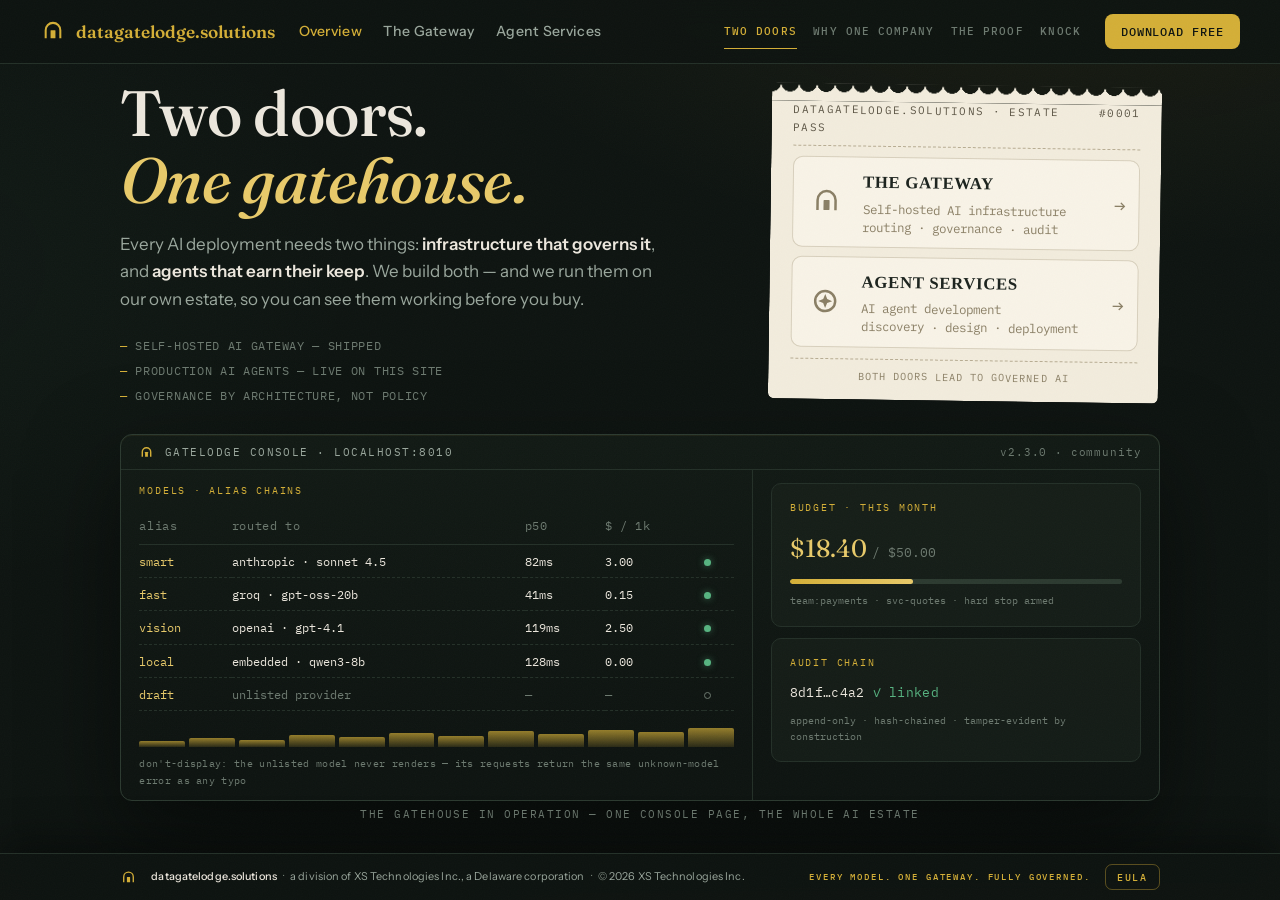
==== sites/datagatelodge/index.html @ 84bda676 "site: individual-page architecture — nav page lists, one screen per page, console on overview" ====
<!DOCTYPE html>
<html lang="en">
<head>
<meta charset="utf-8">
<meta name="viewport" content="width=device-width, initial-scale=1">
<meta name="description" content="DataGateLodge — AI infrastructure and agent development. One company, two capabilities: the gateway that governs your AI, and the team that builds agents on it.">
<meta name="theme-color" content="#0e1411">
<meta property="og:type" content="website">
<meta property="og:site_name" content="DataGateLodge">
<meta property="og:title" content="DataGateLodge — Governed AI infrastructure and agent development">
<meta property="og:description" content="The gateway that governs your AI, and the team that builds agents on it.">
<meta property="og:url" content="https://datagatelodge.com/">
<meta property="og:image" content="https://datagatelodge.com/og-image.png">
<meta name="twitter:card" content="summary_large_image">
<meta name="twitter:title" content="DataGateLodge — Governed AI infrastructure and agent development">
<meta name="twitter:description" content="The gateway that governs your AI, and the team that builds agents on it.">
<meta name="twitter:image" content="https://datagatelodge.com/og-image.png">
<title>DataGateLodge — Governed AI, from the gate up</title>
<link rel="icon" href='data:image/svg+xml,<svg xmlns="http://www.w3.org/2000/svg" viewBox="0 0 64 64"><rect width="64" height="64" rx="14" fill="%230e1411"/><path d="M14 50 V30 A18 18 0 0 1 50 30 V50" fill="none" stroke="%23d4af37" stroke-width="4"/><rect x="26" y="30" width="12" height="20" rx="1" fill="%23d4af37"/></svg>'>
<link rel="preconnect" href="https://fonts.googleapis.com">
<link rel="preconnect" href="https://fonts.gstatic.com" crossorigin>
<link href="https://fonts.googleapis.com/css2?family=Fraunces:opsz,wght@9..144,400;9..144,500;9..144,600&family=Instrument+Sans:wght@400;500;600&family=IBM+Plex+Mono:wght@400;500&display=swap" rel="stylesheet">
<link rel="stylesheet" href="styles.css?v=20261014b">
<script src="https://challenges.cloudflare.com/turnstile/v0/api.js" async defer></script>
</head>
<body>

<nav class="nav" id="top">
  <a class="brand" href="/" aria-label="datagatelodge.solutions — home">
    <svg class="brand-mark" viewBox="0 0 64 64" aria-hidden="true"><path d="M14 50 V30 A18 18 0 0 1 50 30 V50" fill="none" stroke="currentColor" stroke-width="5"/><rect x="26" y="30" width="12" height="20" rx="1" fill="currentColor"/></svg>
    <span>datagatelodge.solutions</span>
  </a>
  <div class="nav-sections">
    <a href="/" aria-current="page">Overview</a>
    <a href="/gatelodge.html">The Gateway</a>
    <a href="/services.html">Agent Services</a>
  </div>
  <div class="nav-pages" role="tablist" aria-label="Overview — pages">
    <a href="#two-doors" role="tab" id="tab-two-doors" aria-controls="two-doors" aria-selected="true">Two Doors</a>
    <a href="#why" role="tab" id="tab-why" aria-controls="why" aria-selected="false">Why One Company</a>
    <a href="#proof" role="tab" id="tab-proof" aria-controls="proof" aria-selected="false">The Proof</a>
    <a href="#contact" role="tab" id="tab-contact" aria-controls="contact" aria-selected="false">Knock</a>
  </div>
  <a class="nav-cta" href="/gatelodge.html#download">Download free</a>
</nav>

<main>

<noscript><style>.tab-panel[hidden]{display:block}</style></noscript>

<!-- ── Page 1 — Two Doors, One Gatehouse ─────────────────────────────── -->
<section class="tab-panel" id="two-doors" role="tabpanel" aria-labelledby="tab-two-doors">
  <header class="hero hero-estate">
    <div class="arch" aria-hidden="true"></div>
    <div class="hero-inner hero-inner-estate">
      <div class="hero-copy">
        <h1>Two doors.<br><em>One gatehouse.</em></h1>
        <p class="lede">Every AI deployment needs two things: <strong>infrastructure that governs it</strong>, and
          <strong>agents that earn their keep</strong>. We build both — and we run them
          on our own estate, so you can see them working before you buy.</p>
        <ul class="hero-facts mono">
          <li>Self-hosted AI gateway — shipped</li>
          <li>Production AI agents — live on this site</li>
          <li>Governance by architecture, not policy</li>
        </ul>
      </div>
      <aside class="estate-ticket" aria-label="DataGateLodge overview">
        <div class="ticket-head">
          <span class="mono">DATAGATELODGE.SOLUTIONS · ESTATE PASS</span>
          <span class="mono">#0001</span>
        </div>
        <div class="estate-rows mono">
          <a href="/gatelodge.html" class="estate-row">
            <div class="estate-icon">
              <svg viewBox="0 0 64 64" aria-hidden="true"><path d="M14 50 V30 A18 18 0 0 1 50 30 V50" fill="none" stroke="currentColor" stroke-width="5"/><rect x="26" y="30" width="12" height="20" rx="1" fill="currentColor"/></svg>
            </div>
            <div>
              <div class="estate-name">THE GATEWAY</div>
              <div class="estate-desc">Self-hosted AI infrastructure<br>routing · governance · audit</div>
            </div>
            <div class="estate-arrow">→</div>
          </a>
          <a href="/services.html" class="estate-row">
            <div class="estate-icon">
              <svg viewBox="0 0 64 64" aria-hidden="true"><circle cx="32" cy="32" r="20" fill="none" stroke="currentColor" stroke-width="5"/><path d="M32 18 L36 28 L46 32 L36 36 L32 46 L28 36 L18 32 L28 28 Z" fill="currentColor"/></svg>
            </div>
            <div>
              <div class="estate-name">AGENT SERVICES</div>
              <div class="estate-desc">AI agent development<br>discovery · design · deployment</div>
            </div>
            <div class="estate-arrow">→</div>
          </a>
        </div>
        <p class="ticket-foot mono">both doors lead to governed AI</p>
      </aside>
    </div>
  </header>

  <!-- the gateway in operation — the product, live on this page -->
  <section class="console-band compact" aria-label="The Gatelodge console">
    <div class="console reveal">
      <div class="console-bar">
        <svg class="console-mark" viewBox="0 0 64 64" aria-hidden="true"><path d="M14 50 V30 A18 18 0 0 1 50 30 V50" fill="none" stroke="currentColor" stroke-width="6"/><rect x="26" y="30" width="12" height="20" rx="1" fill="currentColor"/></svg>
        <span class="mono">gatelodge console · localhost:8010</span>
        <span class="mono console-meta">v2.3.0 · community</span>
      </div>
      <div class="console-body">
        <div class="console-main">
          <p class="console-label mono">models · alias chains</p>
          <table class="console-table mono">
            <thead><tr><th>alias</th><th>routed to</th><th>p50</th><th>$ / 1k</th><th></th></tr></thead>
            <tbody>
              <tr><td>smart</td><td>anthropic · sonnet 4.5</td><td>82ms</td><td>3.00</td><td><span class="dot ok"></span></td></tr>
              <tr><td>fast</td><td>groq · gpt-oss-20b</td><td>41ms</td><td>0.15</td><td><span class="dot ok"></span></td></tr>
              <tr><td>vision</td><td>openai · gpt-4.1</td><td>119ms</td><td>2.50</td><td><span class="dot ok"></span></td></tr>
              <tr><td>local</td><td>embedded · qwen3-8b</td><td>128ms</td><td>0.00</td><td><span class="dot ok"></span></td></tr>
              <tr><td class="muted-alias">draft</td><td class="muted-alias">unlisted provider</td><td class="muted-alias">—</td><td class="muted-alias">—</td><td><span class="dot no"></span></td></tr>
            </tbody>
          </table>
          <div class="console-spark" aria-hidden="true">
            <i style="--h:22%"></i><i style="--h:34%"></i><i style="--h:28%"></i><i style="--h:47%"></i>
            <i style="--h:38%"></i><i style="--h:56%"></i><i style="--h:44%"></i><i style="--h:63%"></i>
            <i style="--h:52%"></i><i style="--h:71%"></i><i style="--h:60%"></i><i style="--h:78%"></i>
          </div>
          <p class="console-foot mono">don't-display: the unlisted model never renders — its requests return the
            same unknown-model error as any typo</p>
        </div>
        <aside class="console-side">
          <div class="console-card">
            <p class="console-label mono">budget · this month</p>
            <p class="console-num">$18.40 <span>/ $50.00</span></p>
            <div class="console-meter"><i style="--w:37%"></i></div>
            <p class="console-tiny mono">team:payments · svc-quotes · hard stop armed</p>
          </div>
          <div class="console-card">
            <p class="console-label mono">audit chain</p>
            <p class="console-hash mono">8d1f…c4a2 <span class="ok">✓ linked</span></p>
            <p class="console-tiny mono">append-only · hash-chained · tamper-evident by construction</p>
          </div>
        </aside>
      </div>
    </div>
    <p class="console-caption mono">The gatehouse in operation — one console page, the whole AI estate</p>
  </section>
</section>

<!-- ── Page 2 — Why one company ────────────────────────────────────────── -->
<section class="section tab-panel" id="why" role="tabpanel" aria-labelledby="tab-why" hidden>
  <p class="section-label mono">◆ Why one company</p>
  <h2>Infrastructure without agents is a gate<br><em>that nobody walks through.</em></h2>
  <p class="section-lede">Agents without governance are a door
    that opens for anyone. You need both — and they need to be built
    by people who understand the whole estate.</p>

  <div class="grid2">
    <article class="pillar reveal">
      <p class="pillar-tag mono">The Gateway — Gatelodge</p>
      <h3>The product</h3>
      <p>A single self-hosted binary that sits in front of every LLM your
        teams use. One OpenAI-compatible endpoint, with keys, budgets,
        and a tamper-evident audit trail your security team already demands.
        Cloud or on-prem, behind your perimeter.</p>
      <p class="mono note" style="margin-top:.8rem"><a href="/gatelodge.html">enter the gateway →</a></p>
    </article>
    <article class="pillar reveal">
      <p class="pillar-tag mono">Agent Services</p>
      <h3>The practice</h3>
      <p>We build custom AI agents on that same infrastructure — because
        we use it ourselves. The helpdesk agent answering questions on this
        site right now is our proof: built on our product, running through
        our gateway, with live budgets and a full audit chain.</p>
      <p class="mono note" style="margin-top:.8rem"><a href="/services.html">see how we work →</a></p>
    </article>
  </div>
</section>

<!-- ── Page 3 — The proof ──────────────────────────────────────────────── -->
<section class="section section-alt tab-panel" id="proof" role="tabpanel" aria-labelledby="tab-proof" hidden>
  <p class="section-label mono">◆ The proof is on this page</p>
  <h2>Don't take our word for it.<br><em>Ask the agent.</em></h2>
  <p class="section-lede">The Gatekeeper — our production AI helpdesk agent — is live on this
    site right now. Every question you ask it routes through Gatelodge:
    model routing, budget caps, and a hash-linked audit trail. Click the
    brass button at the bottom-right and see for yourself.</p>
  <div class="partner-strip">
    <span>Model routing</span><span>via Gatelodge</span>
    <span>Budget caps</span><span>hard stops</span>
    <span>Audit trail</span><span>hash-linked</span>
    <span>Escalation</span><span>human handoff</span>
  </div>
</section>

<!-- ── Page 4 — Knock ──────────────────────────────────────────────────── -->
<section class="section tab-panel" id="contact" role="tabpanel" aria-labelledby="tab-contact" hidden>
  <p class="section-label mono">◆ Knock</p>
  <h2>The gate opens.</h2>
  <div class="contact-row">
    <a class="contact-card" href="mailto:support@datagatelodge.com">
      <p class="contact-tag mono">Email</p>
      <p class="contact-val">support@datagatelodge.com</p>
    </a>
    <div class="contact-card">
      <p class="contact-tag mono">Chat</p>
      <p class="contact-val">Click the brass button ↘</p>
    </div>
  </div>
</section>

</main>

<footer class="dock" role="contentinfo">
  <div class="dock-inner">
    <svg class="dock-mark" viewBox="0 0 64 64" aria-hidden="true"><path d="M14 50 V30 A18 18 0 0 1 50 30 V50" fill="none" stroke="currentColor" stroke-width="5"/><rect x="26" y="30" width="12" height="20" rx="1" fill="currentColor"/></svg>
    <p class="dock-legal"><strong>datagatelodge.solutions</strong><span class="sep">·</span>a division of XS Technologies Inc., a Delaware corporation<span class="sep">·</span>© 2026 XS Technologies Inc.</p>
    <p class="dock-line">Every model. One gateway. Fully governed.</p>
    <button class="dock-eula" type="button" data-eula-open>EULA</button>
  </div>
</footer>

<dialog class="eula-modal" id="eula-modal" aria-labelledby="eula-title">
  <div class="eula-frame">
    <div class="eula-head">
      <div>
        <p class="eula-kicker">XS Technologies Inc. · DataGateLodge division</p>
        <p class="eula-title" id="eula-title">Software End-User License Agreement</p>
      </div>
      <button class="eula-close" type="button" id="eula-close" aria-label="Close agreement">✕</button>
    </div>
    <div class="eula-body" id="eula-body">
      <p class="mono">Loading the agreement…</p>
    </div>
    <div class="eula-foot mono">Gatelodge · machine-code distribution ·
      <a href="/eula.html">open as a page</a></div>
  </div>
</dialog>

<script src="site.js?v=20261014b"></script>
<script src="chat.js?v=20261014b"></script>
</body>
</html>
---- sites/datagatelodge/styles.css ----
/* Gatelodge — the gatehouse aesthetic.
   Deep lodge-green ink, brass lanterns, ledger rules, stamped passes.
   Fraunces (display) · Instrument Sans (body) · IBM Plex Mono (annotations). */

:root {
  --ink: #0e1411;          /* page — green-black night at the gate */
  --ink-2: #121a15;
  --surface: #1a241d;      /* cards — lodge slate */
  --surface-2: #202c24;
  --line: #2c3a30;         /* ledger rules */
  --line-soft: #243028;
  --brass: #d4af37;        /* the lantern */
  --brass-bright: #e8ca6a;
  --brass-dim: rgba(212, 175, 55, .13);
  --paper: #ece7dd;        /* warm lamplight text */
  --muted: #9aa79d;
  --faint: #6d7a70;
  --cleared: #57b481;      /* stamp green */
  --danger: #c4705f;       /* pain markers */
  --ticket-paper: #f2ecdd;
  --ticket-ink: #1c231e;

  --font-display: "Fraunces", Georgia, serif;
  --font-body: "Instrument Sans", "Segoe UI", sans-serif;
  --font-mono: "IBM Plex Mono", Consolas, monospace;

  --w: 1120px;
  --r: 14px;
  --nav-h: 64px;
  --dock-h: 46px;        /* fixed bottom dock */
  --tabs-h: 47px;        /* sticky tab bar */
}

* { margin: 0; padding: 0; box-sizing: border-box; }

html { scroll-behavior: smooth; }

body {
  background:
    radial-gradient(1100px 500px at 85% -5%, rgba(212,175,55,.06), transparent 60%),
    radial-gradient(900px 600px at -10% 30%, rgba(87,180,129,.04), transparent 55%),
    var(--ink);
  color: var(--paper);
  font-family: var(--font-body);
  font-size: 16.5px;
  line-height: 1.62;
  padding-bottom: var(--dock-h);   /* the fixed dock owns the bottom strip */
  -webkit-font-smoothing: antialiased;
}

main { display: block; padding-bottom: 1.5rem; }

.mono { font-family: var(--font-mono); }

::selection { background: var(--brass); color: var(--ink); }

/* ── nav ──────────────────────────────────────────────────────────────── */
/* one bar, two levels: main sections left (after the brand), the current
   section's page list on the right. The page list is the tab strip —
   links swap pages in place (see site.js initTabs). */

.nav {
  position: fixed; inset: 0 0 auto 0; z-index: 50;
  display: flex; align-items: center; flex-wrap: wrap;
  column-gap: 1.5rem; row-gap: 0;
  padding: 0 clamp(1rem, 4vw, 2.5rem);
  min-height: var(--nav-h);
  background: rgba(14, 20, 17, .88);
  backdrop-filter: blur(12px);
  border-bottom: 1px solid var(--line-soft);
}

.brand {
  display: flex; align-items: center; gap: .6rem;
  color: var(--brass); text-decoration: none;
  font-family: var(--font-display); font-size: 1.08rem; font-weight: 600;
  letter-spacing: 0;
  white-space: nowrap;
  padding: .55rem 0;
}
.brand-mark { width: 26px; height: 26px; }

.nav-sections { display: flex; align-items: center; gap: 1.35rem; }
.nav-sections a {
  color: var(--muted); text-decoration: none; font-size: .88rem;
  font-weight: 500; letter-spacing: .02em;
  padding: 1.1rem 0;
  transition: color .18s ease;
}
.nav-sections a:hover { color: var(--brass-bright); }
.nav-sections a[aria-current="page"] { color: var(--brass); }

.nav-pages {
  display: flex; align-items: center; gap: 1.05rem;
  margin-left: auto; max-width: 100%;
  overflow-x: auto; scrollbar-width: none;
  -webkit-overflow-scrolling: touch;
}
.nav-pages::-webkit-scrollbar { display: none; }
.nav-pages a {
  color: var(--faint); text-decoration: none; white-space: nowrap;
  font-family: var(--font-mono); font-size: .66rem; font-weight: 500;
  letter-spacing: .1em; text-transform: uppercase;
  padding: .58rem 0 .5rem;
  border-bottom: 2px solid transparent; margin-bottom: -1px;
  transition: color .18s ease, border-color .18s ease;
}
.nav-pages a:hover { color: var(--paper); }
.nav-pages a[aria-selected="true"] { color: var(--brass); border-bottom-color: var(--brass); }
.nav-pages a:focus-visible { outline: 2px solid var(--brass); outline-offset: 2px; }

.nav-cta {
  font-family: var(--font-mono); font-size: .74rem; letter-spacing: .08em;
  text-transform: uppercase; text-decoration: none; color: var(--ink);
  background: var(--brass); padding: .5rem 1rem; border-radius: 8px;
  font-weight: 500; transition: background .18s ease, transform .18s ease;
}
.nav-cta:hover { background: var(--brass-bright); transform: translateY(-1px); }

@media (max-width: 960px) {
  .nav { column-gap: 1rem; }
  .nav-sections { gap: .95rem; }
  .nav-sections a { font-size: .8rem; padding: .95rem 0; }
  .nav-cta { display: none; }
}
@media (max-width: 620px) {
  .brand span { display: none; }
  .nav-sections { gap: .8rem; }
  .nav-sections a { font-size: .76rem; letter-spacing: 0; }
  .nav-pages { gap: .85rem; }
}

/* ── hero ─────────────────────────────────────────────────────────────── */

.hero { position: relative; overflow: hidden; padding: 6.75rem 0 2.5rem; }

.arch {
  position: absolute; inset: 0; pointer-events: none;
  background:
    /* the gatehouse arch, drawn in rules */
    radial-gradient(circle 58% at 72% 34%, transparent 97%, var(--line-soft) 97.6%, transparent 98.6%),
    /* lantern glow at the arch crown */
    radial-gradient(360px 260px at 72% 8%, rgba(212,175,55,.10), transparent 70%);
  opacity: .8;
}

.hero-inner {
  position: relative; max-width: var(--w); margin: 0 auto;
  padding: 0 clamp(1.2rem, 4vw, 2.5rem);
  display: grid; grid-template-columns: 1.15fr .85fr;
  gap: clamp(2rem, 5vw, 4.5rem); align-items: center;
}

@media (max-width: 960px) { .hero-inner { grid-template-columns: 1fr; } }

.kicker {
  font-family: var(--font-mono); font-size: .74rem; letter-spacing: .16em;
  text-transform: uppercase; color: var(--brass); margin-bottom: 1rem;
}

.hero h1 {
  font-family: var(--font-display); font-weight: 500;
  font-size: clamp(2.4rem, 5vw, 4rem);
  line-height: 1.04; letter-spacing: -.01em; margin-bottom: 1.1rem;
}
.hero h1 em { font-style: italic; color: var(--brass-bright); }

.lede { font-size: 1.06rem; color: var(--muted); max-width: 34rem; margin-bottom: 1.5rem; }
.lede strong { color: var(--paper); font-weight: 600; }

.hero-actions { display: flex; gap: 1rem; flex-wrap: wrap; margin-bottom: 1.6rem; }

.btn {
  display: inline-block; text-decoration: none; border-radius: 10px;
  padding: .78rem 1.5rem; font-weight: 600; font-size: .95rem;
  transition: transform .18s ease, background .18s ease, border-color .18s ease;
}
.btn-brass { background: var(--brass); color: var(--ink); }
.btn-brass:hover { background: var(--brass-bright); transform: translateY(-2px); }
.btn-ghost { border: 1px solid var(--line); color: var(--paper); }
.btn-ghost:hover { border-color: var(--brass); color: var(--brass-bright); transform: translateY(-2px); }
.wide { width: 100%; text-align: center; }

.hero-facts {
  display: flex; flex-wrap: wrap; gap: .4rem 1.6rem; list-style: none;
  font-size: .72rem; letter-spacing: .06em; color: var(--faint);
  text-transform: uppercase;
}
.hero-facts li::before { content: "— "; color: var(--brass); }

/* ── the ticket (hero aside) ──────────────────────────────────────────── */

.ticket {
  position: relative;
  background: var(--ticket-paper); color: var(--ticket-ink);
  border-radius: 6px; padding: 1.3rem 1.45rem 1.05rem;
  box-shadow: 0 24px 60px rgba(0,0,0,.5), 0 2px 8px rgba(0,0,0,.35);
  transform: rotate(1.4deg);
  /* perforated top edge */
  -webkit-mask:
    radial-gradient(9px at 9px 0, transparent 97%, #000) 9px 0 / 18px 18px repeat-x,
    linear-gradient(#000 0 0) 0 18px / 100% calc(100% - 18px) no-repeat;
  mask:
    radial-gradient(9px at 9px 0, transparent 97%, #000) 9px 0 / 18px 18px repeat-x,
    linear-gradient(#000 0 0) 0 18px / 100% calc(100% - 18px) no-repeat;
}

.ticket-head {
  display: flex; justify-content: space-between; gap: 1rem;
  font-size: .68rem; letter-spacing: .12em; text-transform: uppercase;
  color: #5a5343; border-bottom: 1px dashed #b8ad93;
  padding-bottom: .7rem; margin-bottom: .9rem;
}

.ticket-rows { display: grid; gap: .52rem; }
.ticket-rows > div {
  display: grid; grid-template-columns: 5.6rem 1fr; gap: .8rem;
  font-size: .8rem; line-height: 1.45;
}
.ticket-rows dt { color: #8a7f65; }
.ticket-rows dd { color: var(--ticket-ink); font-weight: 500; }

.ticket-stamp {
  position: absolute; right: 1.1rem; bottom: 2.6rem;
  font-family: var(--font-mono); font-weight: 500; font-size: 1.02rem;
  letter-spacing: .34em; text-transform: uppercase;
  color: #2e7d52; border: 2.5px solid #2e7d52; border-radius: 6px;
  padding: .28rem .7rem .28rem 1rem; transform: rotate(-7deg);
  opacity: .82;
  box-shadow: inset 0 0 0 1.5px rgba(46,125,82,.35);
  mask-image: url("data:image/svg+xml,%3Csvg xmlns='http://www.w3.org/2000/svg' width='120' height='120'%3E%3Cfilter id='n'%3E%3CfeTurbulence baseFrequency='.9' numOctaves='2'/%3E%3CfeColorMatrix values='0 0 0 0 0 0 0 0 0 0 0 0 0 0 0 0 0 0 .9 0'/%3E%3C/filter%3E%3Crect width='120' height='120' filter='url(%23n)'/%3E%3C/svg%3E");
  mask-size: 120px;
}

.ticket-foot {
  margin-top: 1rem; font-size: .64rem; letter-spacing: .1em;
  text-transform: uppercase; color: #8a7f65;
  border-top: 1px dashed #b8ad93; padding-top: .7rem;
}

/* ── sections ─────────────────────────────────────────────────────────── */

.section {
  max-width: var(--w); margin: 0 auto;
  padding: clamp(2rem, 4vw, 2.75rem) clamp(1.2rem, 4vw, 2.5rem) 0;
}
.section-alt {
  max-width: none;
  background: linear-gradient(180deg, transparent, rgba(24, 33, 27, .55) 12%, rgba(24, 33, 27, .55) 88%, transparent);
}
/* every child — label included — sits in the centered column, so the
   page title always reads above the page content, aligned with it */
.section-alt > * { max-width: var(--w); margin-left: auto; margin-right: auto;
  padding-left: clamp(1.2rem, 4vw, 2.5rem); padding-right: clamp(1.2rem, 4vw, 2.5rem); }

.section-label {
  font-size: .72rem; letter-spacing: .2em; text-transform: uppercase;
  color: var(--brass); margin-bottom: .7rem;
}
.section-label::before { content: "◆ "; font-size: .6rem; }

.section h2 {
  font-family: var(--font-display); font-weight: 500;
  font-size: clamp(1.8rem, 3.4vw, 2.6rem); line-height: 1.1;
  margin-bottom: .8rem; letter-spacing: -.005em;
}
.section h2 em { font-style: italic; color: var(--brass-bright); }

.section-lede { color: var(--muted); font-size: 1rem; max-width: 42rem; margin-bottom: 1.3rem; }

/* ── ledger (the problem) ─────────────────────────────────────────────── */

.ledger { border-top: 2px solid var(--line); }

.ledger-row {
  display: grid; grid-template-columns: 3.4rem 1.05fr 1fr; gap: 1.2rem;
  padding: 1rem .4rem;
  border-bottom: 1px solid var(--line);
  transition: background .2s ease;
}
.ledger-row:hover { background: rgba(212,175,55,.04); }

.ledger-no { color: var(--danger); font-size: .82rem; padding-top: .3rem; }
.ledger-pain h3 { font-size: 1rem; font-weight: 600; margin-bottom: .3rem; }
.ledger-pain p { color: var(--muted); font-size: .88rem; }
.ledger-fix p { color: var(--faint); font-size: .76rem; line-height: 1.65; padding-top: .3rem; }
.ledger-fix .mono { color: var(--cleared); }

@media (max-width: 860px) {
  .ledger-row { grid-template-columns: 2.4rem 1fr; }
  .ledger-fix { grid-column: 2; }
}

/* ── pillars (capabilities) ───────────────────────────────────────────── */

.pillars {
  display: grid; grid-template-columns: repeat(3, 1fr); gap: 1rem;
  padding-bottom: .4rem;
}
@media (max-width: 980px) { .pillars { grid-template-columns: repeat(2, 1fr); } }
@media (max-width: 640px) { .pillars { grid-template-columns: 1fr; } }

.pillar {
  background: var(--surface); border: 1px solid var(--line-soft);
  border-radius: var(--r); padding: 1.15rem 1.25rem 1.25rem;
  transition: transform .22s ease, border-color .22s ease, box-shadow .22s ease;
}
.pillar:hover {
  transform: translateY(-4px); border-color: var(--brass);
  box-shadow: 0 18px 44px rgba(0,0,0,.35);
}
.pillar-tag {
  font-size: .68rem; letter-spacing: .18em; text-transform: uppercase;
  color: var(--brass); margin-bottom: .7rem;
}
.pillar h3 { font-family: var(--font-display); font-weight: 500; font-size: 1.22rem; margin-bottom: .5rem; }
.pillar p { color: var(--muted); font-size: .85rem; }

.pillar-quiet { background: transparent; border-style: dashed; }
.pillar-quiet:hover { transform: none; border-color: var(--line); box-shadow: none; }

/* ── ROI ──────────────────────────────────────────────────────────────── */

.roi-grid {
  display: grid; grid-template-columns: 1fr 1fr; gap: 1.4rem;
  align-items: stretch; padding-bottom: 1rem;
}
@media (max-width: 900px) { .roi-grid { grid-template-columns: 1fr; } }

.calc, .calc-result {
  background: var(--surface); border: 1px solid var(--line-soft);
  border-radius: var(--r); padding: 1.8rem 1.7rem;
}

.calc-title { font-size: .72rem; letter-spacing: .18em; text-transform: uppercase; color: var(--brass); margin-bottom: 1.6rem; }

.calc-field { margin-bottom: 1.5rem; }
.calc-field label {
  display: flex; justify-content: space-between; align-items: baseline;
  font-size: .88rem; color: var(--paper); font-weight: 500; margin-bottom: .55rem;
}
.calc-field output { font-family: var(--font-mono); color: var(--brass-bright); font-size: .84rem; }

input[type="range"] {
  -webkit-appearance: none; appearance: none;
  width: 100%; height: 3px; border-radius: 2px;
  background: linear-gradient(90deg, var(--brass) var(--fill, 40%), var(--line) var(--fill, 40%));
  outline: none; cursor: pointer;
}
input[type="range"]::-webkit-slider-thumb {
  -webkit-appearance: none; appearance: none;
  width: 17px; height: 17px; border-radius: 50%;
  background: var(--brass); border: 3px solid var(--ink);
  box-shadow: 0 0 0 1.5px var(--brass);
  transition: transform .15s ease;
}
input[type="range"]::-webkit-slider-thumb:hover { transform: scale(1.15); }
input[type="range"]::-moz-range-thumb {
  width: 13px; height: 13px; border-radius: 50%;
  background: var(--brass); border: 3px solid var(--ink);
  box-shadow: 0 0 0 1.5px var(--brass); cursor: pointer;
}

.calc-result { position: relative; display: flex; flex-direction: column; }

.calc-table { width: 100%; border-collapse: collapse; font-size: .88rem; }
.calc-table th {
  text-align: left; font-weight: 400; color: var(--faint);
  text-transform: lowercase; letter-spacing: .03em;
  padding: .55rem 0; border-bottom: 1px dashed var(--line-soft);
}
.calc-table td {
  text-align: right; color: var(--paper); font-variant-numeric: tabular-nums;
  padding: .55rem 0; border-bottom: 1px dashed var(--line-soft);
}
.calc-net th, .calc-net td { color: var(--brass-bright); font-weight: 500; border-bottom: none; }
.calc-net td { font-size: 1.3rem; }

.calc-note { margin-top: auto; padding-top: 1.4rem; font-size: .68rem; color: var(--faint); line-height: 1.7; }

.calc-stamp {
  position: absolute; top: 1.1rem; right: 1.2rem;
  font-size: .6rem; letter-spacing: .26em; text-transform: uppercase;
  color: var(--brass); border: 1.5px solid var(--brass); border-radius: 5px;
  padding: .2rem .45rem .2rem .7rem; transform: rotate(6deg); opacity: .55;
}

/* ── editions (pricing) ───────────────────────────────────────────────── */

.editions { display: grid; grid-template-columns: 1fr 1fr; gap: 1.4rem; padding-bottom: 1rem; }
@media (max-width: 880px) { .editions { grid-template-columns: 1fr; } }

.edition {
  background: var(--surface); border: 1px solid var(--line-soft);
  border-radius: var(--r); padding: 1.5rem 1.6rem 1.6rem;
  display: flex; flex-direction: column;
}
.edition-primary {
  border-color: var(--brass);
  background:
    radial-gradient(420px 220px at 90% -10%, rgba(212,175,55,.09), transparent 65%),
    var(--surface);
}

.edition-tag { font-size: .68rem; letter-spacing: .18em; text-transform: uppercase; color: var(--brass); margin-bottom: .7rem; }
.edition h3 { font-family: var(--font-display); font-weight: 500; font-size: 1.35rem; margin-bottom: .6rem; }

.edition-price { font-family: var(--font-display); font-size: 1.7rem; color: var(--brass-bright); margin-bottom: 1rem; }
.edition-price span { display: block; font-family: var(--font-mono); font-size: .68rem; color: var(--faint); margin-top: .45rem; line-height: 1.6; }

.edition-list { list-style: none; display: grid; gap: .5rem; margin-bottom: 1.3rem; }
.edition-list li {
  font-size: .93rem; color: var(--muted); padding-left: 1.5rem; position: relative;
}
.edition-list li::before { content: "✓"; position: absolute; left: 0; color: var(--cleared); }

.edition .btn { margin-top: auto; }

.edition-fine { padding: 1rem .2rem 0; font-size: .72rem; color: var(--faint); letter-spacing: .04em; }

/* ── partners ─────────────────────────────────────────────────────────── */

.partner-strip {
  display: flex; flex-wrap: wrap; align-items: center; gap: .7rem 1.1rem;
  justify-content: center; text-align: center;
  font-size: .78rem; letter-spacing: .06em; color: var(--paper);
  border: 1px dashed var(--line); border-radius: var(--r);
  padding: 1rem 1.4rem; margin-bottom: 1.8rem;
  background: rgba(26, 36, 29, .5);
}
.partner-strip span:nth-child(odd) { color: var(--brass-bright); }

.partner-why { display: grid; grid-template-columns: 1fr 1fr; gap: 1.4rem; padding-bottom: 1rem; }
@media (max-width: 820px) { .partner-why { grid-template-columns: 1fr; } }

.partner-why h3 { font-family: var(--font-display); font-weight: 500; font-size: 1.35rem; margin-bottom: .6rem; }
.partner-why p { color: var(--muted); font-size: .95rem; }

/* ── download section ─────────────────────────────────────────────────── */

.download-grid {
  display: grid; grid-template-columns: 1fr 1fr; gap: 2.5rem;
  align-items: start; padding-bottom: 1rem;
}
@media (max-width: 880px) { .download-grid { grid-template-columns: 1fr; } }

.download-facts .hero-facts { margin-bottom: 1.4rem; }
.download-eula a { color: var(--brass-bright); }

.download-card {
  background: var(--surface); border: 1px solid var(--line-soft);
  border-radius: var(--r); padding: 1.55rem 1.6rem;
  position: relative;
}

.download-card label {
  display: block; font-size: .68rem; letter-spacing: .16em;
  text-transform: uppercase; color: var(--brass); margin: 0 0 .4rem;
}
.download-card label + input { margin-bottom: 1.1rem; }
.download-card input {
  width: 100%; background: var(--ink-2); color: var(--paper);
  border: 1px solid var(--line); border-radius: 8px;
  padding: .65rem .9rem; font-family: var(--font-mono);
  font-size: .88rem; outline: none;
}
.download-card input:focus {
  border-color: var(--brass); box-shadow: 0 0 0 2px var(--brass-dim);
}
.cf-turnstile { margin: .4rem 0 1.1rem; min-height: 65px; }

.download-ready {
  font-family: var(--font-display); font-size: 1.45rem;
  color: var(--brass-bright); margin-bottom: .5rem;
}

.ticket-stamp2 {
  display: inline-block; font-family: var(--font-mono);
  font-size: .9rem; letter-spacing: .3em; text-transform: uppercase;
  color: var(--cleared); border: 2.5px solid var(--cleared);
  border-radius: 6px; padding: .25rem .6rem .25rem .9rem;
  transform: rotate(-4deg); margin-bottom: 1.2rem; opacity: .85;
}

.edition-actions { display: flex; flex-direction: column; gap: .6rem; }
.edition-actions .btn { margin-top: 0; }
#buy-note { font-size: .66rem; }

/* ── contact ──────────────────────────────────────────────────────────── */

.contact-row { display: grid; grid-template-columns: repeat(2, 1fr); gap: 1.2rem; padding-bottom: 1rem; max-width: 46rem; }
@media (max-width: 880px) { .contact-row { grid-template-columns: 1fr; } }

.contact-card {
  background: var(--surface); border: 1px solid var(--line-soft); border-radius: var(--r);
  padding: 1.6rem 1.5rem; text-decoration: none;
  transition: border-color .2s ease, transform .2s ease;
}
.contact-card:hover { border-color: var(--brass); transform: translateY(-3px); }
.contact-tag { font-size: .66rem; letter-spacing: .18em; text-transform: uppercase; color: var(--brass); margin-bottom: .6rem; }
.contact-val { color: var(--paper); font-weight: 500; font-size: .98rem; }

/* ── the dock (fixed one-line footer) ─────────────────────────────────── */

.dock {
  position: fixed; inset: auto 0 0 0; z-index: 70;
  background: rgba(14, 20, 17, .93);
  backdrop-filter: blur(12px);
  border-top: 1px solid var(--line-soft);
  box-shadow: 0 -14px 38px rgba(0, 0, 0, .38);
}
.dock-inner {
  max-width: var(--w); height: var(--dock-h); margin: 0 auto;
  padding: 0 clamp(1.2rem, 4vw, 2.5rem);
  display: flex; align-items: center; gap: .9rem;
}
.dock-mark { width: 17px; height: 17px; color: var(--brass); flex: none; }
.dock-legal {
  min-width: 0; overflow: hidden; text-overflow: ellipsis; white-space: nowrap;
  font-size: .68rem; color: var(--muted); letter-spacing: .01em;
}
.dock-legal strong { color: var(--paper); font-weight: 500; }
.dock-legal .sep { color: var(--faint); padding: 0 .38rem; }
.dock-line {
  margin-left: auto; flex: none; white-space: nowrap;
  font-family: var(--font-mono); font-size: .58rem; font-weight: 500;
  letter-spacing: .2em; text-transform: uppercase; color: var(--brass);
}
.dock-eula {
  flex: none; cursor: pointer;
  font-family: var(--font-mono); font-size: .6rem; font-weight: 500;
  letter-spacing: .16em; text-transform: uppercase;
  color: var(--brass); background: transparent;
  border: 1px solid rgba(212, 175, 55, .38); border-radius: 7px;
  padding: .34rem .72rem;
  transition: background .18s ease, color .18s ease, border-color .18s ease;
}
.dock-eula:hover { background: var(--brass); color: var(--ink); border-color: var(--brass); }
.dock-eula:focus-visible { outline: 2px solid var(--brass); outline-offset: 2px; }

@media (max-width: 980px) { .dock-line { display: none; } }
@media (max-width: 640px) { .dock-legal { font-size: .6rem; } .dock-mark { display: none; } }

/* ── pages (panels swapped by the nav page list) ──────────────────────── */

.tab-panel[hidden] { display: none; }
.tab-panel {
  min-height: calc(100vh - var(--nav-h) - var(--dock-h));
  animation: tabIn .45s cubic-bezier(.2, .7, .2, 1) both;
}
@keyframes tabIn {
  from { opacity: 0; transform: translateY(16px); }
  to { opacity: 1; transform: none; }
}
@media (prefers-reduced-motion: reduce) { .tab-panel { animation: none; } }

/* ── method step panels (services) ────────────────────────────────────── */

.method-grid {
  display: grid; grid-template-columns: 1.4fr .6fr;
  gap: clamp(1.6rem, 4vw, 3rem); align-items: start;
}
@media (max-width: 860px) { .method-grid { grid-template-columns: 1fr; } }
.method-verdict {
  border: 1px solid var(--line); border-left: 3px solid var(--brass);
  border-radius: 12px; background: var(--surface);
  padding: 1.25rem 1.35rem;
}
.method-verdict p { color: var(--cleared); font-size: .8rem; line-height: 1.75; }
.method-intro { color: var(--paper); font-size: 1.04rem; line-height: 1.65;
  margin-bottom: .4rem; max-width: 40rem; }
.method-verdict .verdict-tag {
  display: block; font-size: .58rem; letter-spacing: .2em; text-transform: uppercase;
  color: var(--brass); margin-bottom: .7rem;
}

.step-nav {
  display: flex; align-items: center; gap: 1.4rem;
  margin-top: 2.2rem; padding-top: 1.1rem; border-top: 1px solid var(--line);
}
.step-nav .step-mid { flex: 1; text-align: center; color: var(--faint); }
.step-nav a {
  color: var(--muted); text-decoration: none; white-space: nowrap;
  transition: color .18s ease;
}
.step-nav a:hover { color: var(--brass-bright); }

/* ── EULA modal (pop-up scrollable window) ────────────────────────────── */

.eula-modal {
  border: none; border-radius: 14px; padding: 0;
  width: min(780px, calc(100vw - 30px));
  height: min(80vh, 760px);
  background: linear-gradient(180deg, var(--ink-2), var(--ink) 92%);
  color: var(--paper);
  box-shadow: 0 46px 130px rgba(0, 0, 0, .65), inset 0 1px 0 rgba(212, 175, 55, .08);
}
.eula-modal[open] { animation: modalIn .32s cubic-bezier(.2, .7, .2, 1); }
@keyframes modalIn { from { opacity: 0; transform: translateY(22px) scale(.985); } }
.eula-modal::backdrop {
  background: rgba(5, 9, 7, .74); backdrop-filter: blur(5px);
}
.eula-frame { display: flex; flex-direction: column; height: 100%; }
.eula-head {
  display: flex; align-items: center; justify-content: space-between; gap: 1rem;
  padding: 1.05rem 1.4rem; border-bottom: 1px solid var(--line-soft);
  background: rgba(26, 36, 29, .55); border-radius: 14px 14px 0 0;
}
.eula-kicker {
  font-family: var(--font-mono); font-size: .56rem; letter-spacing: .2em;
  text-transform: uppercase; color: var(--brass); margin-bottom: .25rem;
}
.eula-title { font-family: var(--font-display); font-weight: 600; font-size: 1.22rem; }
.eula-close {
  flex: none; cursor: pointer; width: 34px; height: 34px; border-radius: 8px;
  background: none; border: 1px solid var(--line); color: var(--muted);
  font-size: .85rem; line-height: 1;
  transition: color .18s ease, border-color .18s ease;
}
.eula-close:hover { color: var(--brass-bright); border-color: var(--brass); }
.eula-close:focus-visible { outline: 2px solid var(--brass); outline-offset: 2px; }
.eula-body { flex: 1; overflow-y: auto; padding: 1.6rem 1.7rem 2.4rem; }
.eula-foot {
  display: flex; align-items: center; gap: 1rem;
  padding: .7rem 1.4rem; border-top: 1px solid var(--line-soft);
  font-size: .62rem; color: var(--faint); letter-spacing: .06em;
}
.eula-foot a { color: var(--muted); }
.eula-foot a:hover { color: var(--brass-bright); }

/* legal document — shared by /eula.html and the dock modal */
.legal-doc { max-width: 820px; margin: 0 auto; padding: 7rem 1.5rem 5rem; }
.legal-doc .draft-banner {
  border: 1.5px solid var(--warning, #d97706); border-radius: 10px;
  padding: 1rem 1.3rem; margin-bottom: 2.5rem;
  font-family: var(--font-mono); font-size: .78rem; line-height: 1.7;
  color: var(--warning, #d97706);
}
.legal-doc h1 { font-family: var(--font-display); font-weight: 500;
  font-size: clamp(1.9rem, 4vw, 2.7rem); line-height: 1.1; margin-bottom: 1.5rem; }
.legal-doc h2 {
  font-family: var(--font-display); font-weight: 500; font-size: 1.35rem;
  color: var(--brass-bright); margin: 2.6rem 0 .8rem;
}
.legal-doc h2:first-of-type { margin-top: 2rem; }
.legal-doc p, .legal-doc li {
  color: var(--muted); font-size: .95rem; line-height: 1.75;
  margin-bottom: .7rem;
}
.legal-doc strong { color: var(--paper); }
.legal-doc .back-link {
  display: inline-block; margin-top: 3rem;
  font-family: var(--font-mono); font-size: .75rem; letter-spacing: .1em;
  text-transform: uppercase; color: var(--brass); text-decoration: none;
}
.legal-doc .back-link:hover { color: var(--brass-bright); }
.legal-doc ol { padding-left: 1.4rem; }
.legal-doc ol li { margin-bottom: .5rem; }

/* inside the modal: no page chrome, no duplicate title, no back link */
.eula-body .legal-doc { max-width: none; margin: 0; padding: 0; }
.eula-body .legal-doc h1 { display: none; }
.eula-body .legal-doc .back-link { display: none; }

/* ── motion ───────────────────────────────────────────────────────────── */

.reveal { opacity: 0; transform: translateY(20px); transition: opacity .7s ease, transform .7s cubic-bezier(.2,.7,.2,1); }
.reveal.in { opacity: 1; transform: none; }
.ledger-row.reveal.in { transition-delay: calc(var(--i, 0) * 60ms); }
.pillar.reveal.in:nth-child(2), .calc-result.reveal, .edition.reveal:nth-child(2) { transition-delay: 90ms; }

@keyframes rise {
  from { opacity: 0; transform: translateY(26px); }
  to { opacity: 1; transform: none; }
}
.hero-copy > * { animation: rise .8s cubic-bezier(.2,.7,.2,1) both; }
.hero-copy > *:nth-child(2) { animation-delay: .08s; }
.hero-copy > *:nth-child(3) { animation-delay: .16s; }
.hero-copy > *:nth-child(4) { animation-delay: .24s; }
.hero-copy > *:nth-child(5) { animation-delay: .32s; }
.ticket { animation: rise .9s .3s cubic-bezier(.2,.7,.2,1) both; }

@media (prefers-reduced-motion: reduce) {
  *, *::before, *::after { animation: none !important; transition: none !important; }
  .reveal { opacity: 1; transform: none; }
  html { scroll-behavior: auto; }
}

/* ── console band (product visual) ─────────────────────────────────────── */

.console-band {
  max-width: var(--w); margin: 0 auto;
  padding: clamp(1.5rem, 4vw, 3.5rem) clamp(1.2rem, 4vw, 2.5rem) 0;
}

.console {
  background: linear-gradient(180deg, var(--ink-2), var(--ink) 85%);
  border: 1px solid var(--line);
  border-radius: 12px;
  box-shadow: 0 34px 90px rgba(0,0,0,.5), inset 0 1px 0 rgba(212,175,55,.07);
  overflow: hidden;
}

.console-bar {
  display: flex; align-items: center; gap: .7rem;
  padding: .8rem 1.25rem; border-bottom: 1px solid var(--line-soft);
  font-size: .66rem; letter-spacing: .14em; text-transform: uppercase;
  color: var(--muted);
}
.console-mark { width: 15px; height: 15px; color: var(--brass); flex: none; }
.console-meta { margin-left: auto; color: var(--faint); letter-spacing: .08em; text-transform: none; }

.console-body { display: grid; grid-template-columns: 1.55fr 1fr; }
@media (max-width: 820px) { .console-body { grid-template-columns: 1fr; } }

.console-main { padding: 1.3rem 1.4rem 1.15rem; min-width: 0; overflow-x: auto; -webkit-overflow-scrolling: touch; }
.console-side {
  border-left: 1px solid var(--line-soft);
  display: flex; flex-direction: column; gap: 1rem;
  padding: 1.3rem 1.4rem;
}
@media (max-width: 820px) {
  .console-side { border-left: none; border-top: 1px solid var(--line-soft); }
}

.console-label {
  font-size: .62rem; letter-spacing: .18em; text-transform: uppercase;
  color: var(--brass); margin-bottom: .7rem;
}

.console-table { width: 100%; border-collapse: collapse; font-size: .78rem; }
.console-table th {
  text-align: left; font-weight: 400; color: var(--faint);
  padding: .25rem .6rem .55rem 0; border-bottom: 1px solid var(--line-soft);
  letter-spacing: .05em;
}
.console-table td {
  color: var(--paper); padding: .6rem .6rem .6rem 0;
  border-bottom: 1px dashed var(--line-soft);
  font-variant-numeric: tabular-nums; white-space: nowrap;
}
.console-table td:first-child { color: var(--brass-bright); }
.console-table .muted-alias { color: var(--faint); }
.console-table .dot {
  display: inline-block; width: 7px; height: 7px; border-radius: 50%;
}
.console-table .dot.ok {
  background: var(--cleared); box-shadow: 0 0 7px rgba(87,180,129,.55);
}
.console-table .dot.no { background: transparent; border: 1px solid var(--faint); }

.console-spark {
  display: flex; align-items: flex-end; gap: 4px; height: 46px;
  margin: 1.2rem 0 .75rem;
}
.console-spark i {
  flex: 1; height: var(--h, 30%);
  background: linear-gradient(180deg, rgba(212,175,55,.68), rgba(212,175,55,.14));
  border-radius: 2px 2px 0 0;
}

.console-foot { font-size: .64rem; color: var(--faint); line-height: 1.7; letter-spacing: .03em; }

.console-card {
  background: rgba(26, 36, 29, .55);
  border: 1px solid var(--line-soft); border-radius: 10px;
  padding: 1rem 1.1rem;
}
.console-num {
  font-family: var(--font-display); font-size: 1.55rem;
  color: var(--brass-bright); font-variant-numeric: tabular-nums;
}
.console-num span { font-size: .8rem; color: var(--faint); font-family: var(--font-mono); }
.console-meter {
  height: 5px; background: var(--line); border-radius: 3px;
  margin: .7rem 0 .6rem; overflow: hidden;
}
.console-meter i {
  display: block; height: 100%; width: var(--w, 40%);
  background: linear-gradient(90deg, var(--brass), var(--brass-bright));
  border-radius: 3px;
}
.console-hash { font-size: .84rem; color: var(--paper); letter-spacing: .02em; }
.console-hash .ok { color: var(--cleared); }
.console-tiny { font-size: .6rem; color: var(--faint); margin-top: .55rem; line-height: 1.7; }

.console-caption {
  text-align: center; margin-top: 1.15rem;
  font-size: .66rem; color: var(--faint);
  letter-spacing: .14em; text-transform: uppercase;
}

/* compact console — overview landing, where it sits under the estate
   pass and the whole page must fit one screen */
.console-band.compact { padding-top: clamp(.25rem, 1.5vw, .75rem); }
.console-band.compact .console-bar { padding: .55rem 1.1rem; }
.console-band.compact .console-main { padding: .8rem 1.15rem .65rem; }
.console-band.compact .console-side { padding: .8rem 1.15rem; gap: .7rem; }
.console-band.compact .console-table td { padding: .38rem .6rem .38rem 0; }
.console-band.compact .console-spark { height: 24px; margin: .7rem 0 .5rem; }
.console-band.compact .console-caption { margin-top: .3rem; }

/* ── finish: grain, focus rings, ambient depth ─────────────────────────── */

/* film grain — the gatehouse in lamplight, not a flat screen */
body::after {
  content: ""; position: fixed; inset: 0; z-index: 3000; pointer-events: none;
  opacity: .026;
  background-image: url("data:image/svg+xml,%3Csvg xmlns='http://www.w3.org/2000/svg' width='160' height='160'%3E%3Cfilter id='n'%3E%3CfeTurbulence type='fractalNoise' baseFrequency='.85' numOctaves='2' stitchTiles='stitch'/%3E%3C/filter%3E%3Crect width='160' height='160' filter='url(%23n)'/%3E%3C/svg%3E");
  background-size: 160px;
}

/* keyboard focus — brass rings, always visible when tabbing */
a:focus-visible, button:focus-visible, input:focus-visible, .btn:focus-visible {
  outline: 2px solid var(--brass); outline-offset: 2px; border-radius: 4px;
}

/* ambient depth so cards never sit flat at rest */
.pillar, .calc, .calc-result, .edition, .download-card, .contact-card {
  box-shadow: 0 10px 30px rgba(0,0,0,.22);
}
.pillar:hover, .contact-card:hover { box-shadow: 0 18px 44px rgba(0,0,0,.4); }

/* ── overview page (estate) ─────────────────────────────────────────────── */

.hero-estate { padding: 5rem 0 1rem; }
.hero-inner-estate { display: grid; grid-template-columns: 1.2fr .8fr;
  gap: clamp(2rem, 5vw, 4.5rem); align-items: center;
  max-width: var(--w); margin: 0 auto;
  padding: 0 clamp(1.2rem, 4vw, 2.5rem); }
@media (max-width: 960px) { .hero-inner-estate { grid-template-columns: 1fr; } }

.estate-ticket {
  background: var(--ticket-paper); color: var(--ticket-ink);
  border-radius: 6px; padding: 1.15rem 1.35rem .95rem;
  box-shadow: 0 24px 60px rgba(0,0,0,.5), 0 2px 8px rgba(0,0,0,.35);
  transform: rotate(.8deg);
  -webkit-mask:
    radial-gradient(9px at 9px 0, transparent 97%, #000) 9px 0 / 18px 18px repeat-x,
    linear-gradient(#000 0 0) 0 18px / 100% calc(100% - 18px) no-repeat;
  mask:
    radial-gradient(9px at 9px 0, transparent 97%, #000) 9px 0 / 18px 18px repeat-x,
    linear-gradient(#000 0 0) 0 18px / 100% calc(100% - 18px) no-repeat;
}
.estate-ticket .ticket-head { display: flex; justify-content: space-between;
  font-size: .68rem; letter-spacing: .12em; text-transform: uppercase;
  color: #5a5343; border-bottom: 1px dashed #b8ad93;
  padding-bottom: .5rem; margin-bottom: .65rem; }
.estate-rows { display: grid; gap: .55rem; }
.estate-row { display: flex; align-items: center; gap: 1rem;
  text-decoration: none; color: var(--ticket-ink);
  padding: .7rem .85rem; border: 1px solid #d8d0bd; border-radius: 10px;
  background: rgba(255,253,244,.4); transition: border-color .18s ease,
  background .18s ease; }
.estate-row:hover { border-color: #8a7f65; background: rgba(255,253,244,.7); }
.estate-icon { width: 40px; height: 40px; color: #8a7f65; flex: none;
  display: flex; align-items: center; justify-content: center; }
.estate-icon svg { width: 32px; height: 32px; }
.estate-name { font-family: Georgia, 'Times New Roman', serif;
  font-weight: 600; font-size: 1.05rem; letter-spacing: .04em; }
.estate-desc { font-size: .78rem; color: #8a7f65; line-height: 1.45;
  margin-top: .2rem; }
.estate-arrow { margin-left: auto; font-size: 1.2rem; color: #8a7f65;
  transition: transform .18s ease; }
.estate-row:hover .estate-arrow { transform: translateX(4px); }
.estate-ticket .ticket-foot { margin-top: .7rem; font-size: .64rem;
  letter-spacing: .1em; text-transform: uppercase; color: #8a7f65;
  border-top: 1px dashed #b8ad93; padding-top: .55rem; text-align: center; }

/* ── services page (method list) ────────────────────────────────────────── */

.method-list { list-style: none; display: grid; gap: .4rem;
  margin: .6rem 0 .8rem; padding: 0; }
.method-list li { padding-left: 1.2rem; position: relative;
  font-size: .88rem; color: var(--muted); line-height: 1.5; }
.method-list li::before { content: "▸"; position: absolute; left: 0;
  color: var(--brass); font-size: .8rem; }
p.small { font-size: .8rem; line-height: 1.6; }
.note { font-size: .62rem; letter-spacing: .18em; text-transform: uppercase;
  color: var(--brass); margin-top: 1.5rem; }
.note:first-child { margin-top: 0; }

/* ── Gatekeeper chat widget ─────────────────────────────────────────────── */

.gk-launch {
  position: fixed; right: 22px; bottom: calc(var(--dock-h) + 14px); z-index: 90;
  display: flex; align-items: center; gap: 10px;
}

.gk-label {
  display: flex; flex-direction: column; align-items: flex-end; gap: .08rem;
  font-family: var(--font-mono); font-size: .58rem; font-weight: 500;
  letter-spacing: .14em; text-transform: uppercase; line-height: 1.4;
  color: var(--muted); text-align: right;
  padding: .4rem .6rem .42rem;
  background: rgba(14, 20, 17, .78);
  border: 1px solid var(--line-soft); border-radius: 8px;
  backdrop-filter: blur(6px);
  cursor: pointer; user-select: none;
  transition: opacity .22s ease, color .18s ease, border-color .18s ease;
}
.gk-label:hover { color: var(--brass-bright); border-color: var(--brass); }
.gk-label .gk-l2 { color: var(--faint); }
.gk-label .gk-l3 {
  color: var(--brass); font-size: .54rem; letter-spacing: .1em;
  margin-top: .18rem; padding-top: .18rem;
  border-top: 1px dashed var(--line-soft);
}
.gk-label:hover .gk-l2 { color: var(--brass); }
.gk-launch.gk-open .gk-label { opacity: 0; pointer-events: none; }

.gk-btn {
  width: 56px; height: 56px; border-radius: 50%;
  border: 1px solid var(--brass); background: var(--ink-2);
  color: var(--brass); cursor: pointer; flex: none;
  box-shadow: 0 14px 34px rgba(0,0,0,.5), inset 0 1px 0 rgba(212,175,55,.12);
  transition: transform .18s ease, background .18s ease;
  display: flex; align-items: center; justify-content: center;
}
.gk-btn svg { width: 26px; height: 26px; }
.gk-btn:hover { transform: translateY(-2px); background: var(--surface-2); }
.gk-btn:focus-visible { outline: 2px solid var(--brass); outline-offset: 2px; }

.gk-panel {
  position: fixed; right: 22px; bottom: calc(var(--dock-h) + 92px); z-index: 91;
  width: 380px; max-width: calc(100vw - 28px);
  height: 520px; max-height: calc(100vh - var(--dock-h) - 130px);
  display: flex; flex-direction: column;
  background: linear-gradient(180deg, var(--ink-2), var(--ink) 90%);
  border: 1px solid var(--line); border-radius: 14px;
  box-shadow: 0 34px 90px rgba(0,0,0,.55), inset 0 1px 0 rgba(212,175,55,.07);
  overflow: hidden;
}
.gk-panel[hidden] { display: none; }
@media (max-width: 640px) {
  .gk-launch { right: 14px; bottom: calc(var(--dock-h) + 10px); }
  .gk-label { display: none; }
  .gk-panel { right: 12px; left: 12px; bottom: calc(var(--dock-h) + 82px); width: auto; }
}

.gk-head {
  display: flex; align-items: center; justify-content: space-between;
  padding: .9rem 1.1rem; border-bottom: 1px solid var(--line-soft);
  background: rgba(26,36,29,.55);
}
.gk-title {
  display: block; font-family: var(--font-display); font-weight: 600;
  font-size: 1rem; letter-spacing: .06em; color: var(--brass-bright);
}
.gk-sub { display: block; font-size: .58rem; letter-spacing: .12em;
  text-transform: uppercase; color: var(--faint); margin-top: .2rem; }
.gk-close {
  background: none; border: none; color: var(--muted); font-size: 1.4rem;
  cursor: pointer; line-height: 1; padding: .2rem .4rem;
}
.gk-close:hover { color: var(--brass-bright); }

.gk-msgs {
  flex: 1; overflow-y: auto; padding: 1rem 1.1rem;
  display: flex; flex-direction: column; gap: .7rem;
}
.gk-msg { max-width: 88%; padding: .6rem .85rem; border-radius: 10px;
  font-size: .88rem; line-height: 1.55; white-space: pre-wrap; }
.gk-msg.user {
  align-self: flex-end; background: var(--brass); color: var(--ink);
  border-bottom-right-radius: 3px; font-weight: 500;
}
.gk-msg.agent {
  align-self: flex-start; background: var(--surface);
  border: 1px solid var(--line-soft); color: var(--paper);
  border-bottom-left-radius: 3px;
}
.gk-turnstile { align-self: stretch; }

.gk-input-row {
  display: flex; gap: .55rem; padding: .8rem 1rem .5rem;
  border-top: 1px solid var(--line-soft);
}
.gk-input {
  flex: 1; background: var(--ink-2); color: var(--paper);
  border: 1px solid var(--line); border-radius: 8px;
  padding: .55rem .8rem; font-family: var(--font-body); font-size: .88rem;
  outline: none;
}
.gk-input:focus, .gk-email-input:focus { border-color: var(--brass); }
.gk-send, .gk-email-send {
  background: var(--brass); color: var(--ink); border: none;
  border-radius: 8px; padding: .55rem 1rem; font-weight: 600;
  font-size: .85rem; cursor: pointer;
  transition: background .15s ease;
}
.gk-send:hover, .gk-email-send:hover { background: var(--brass-bright); }
.gk-send:disabled { opacity: .55; cursor: default; }

.gk-email-row {
  display: flex; gap: .55rem; align-self: stretch;
}
.gk-email-input {
  flex: 1; background: var(--ink-2); color: var(--paper);
  border: 1px solid var(--line); border-radius: 8px;
  padding: .55rem .8rem; font-family: var(--font-mono); font-size: .82rem;
  outline: none;
}

.gk-foot {
  display: flex; justify-content: space-between; align-items: center;
  padding: .5rem 1.1rem .7rem; font-size: .6rem; letter-spacing: .1em;
  text-transform: uppercase; color: var(--faint);
}
.gk-foot a { color: var(--muted); text-decoration: none; }
.gk-foot a:hover { color: var(--brass-bright); }
.gk-brand { color: var(--faint); }
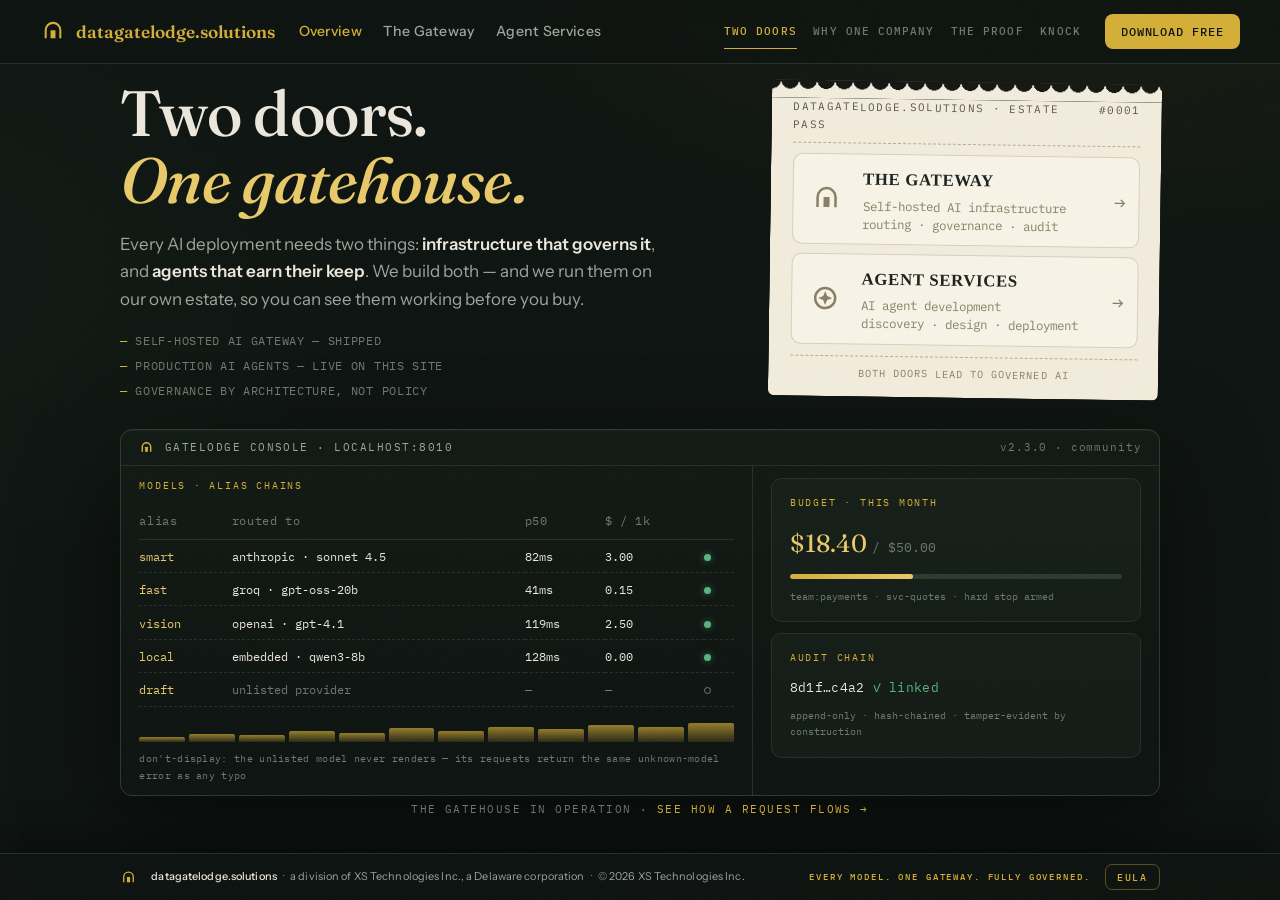
==== commit bc6621d2: "site: depth pass — Gatehouse Method flow map, How It Works page (request lifecycle + audit chain), F" ====
--- a/sites/datagatelodge/index.html
+++ b/sites/datagatelodge/index.html
@@ -20,7 +20,7 @@
 <link rel="preconnect" href="https://fonts.googleapis.com">
 <link rel="preconnect" href="https://fonts.gstatic.com" crossorigin>
 <link href="https://fonts.googleapis.com/css2?family=Fraunces:opsz,wght@9..144,400;9..144,500;9..144,600&family=Instrument+Sans:wght@400;500;600&family=IBM+Plex+Mono:wght@400;500&display=swap" rel="stylesheet">
-<link rel="stylesheet" href="styles.css?v=20261014b">
+<link rel="stylesheet" href="styles.css?v=20261014c">
 <script src="https://challenges.cloudflare.com/turnstile/v0/api.js" async defer></script>
 </head>
 <body>
@@ -140,7 +140,7 @@
         </aside>
       </div>
     </div>
-    <p class="console-caption mono">The gatehouse in operation — one console page, the whole AI estate</p>
+    <p class="console-caption mono">The gatehouse in operation · <a href="/gatelodge.html#how">see how a request flows →</a></p>
   </section>
 </section>
 
@@ -213,18 +213,18 @@
     <svg class="dock-mark" viewBox="0 0 64 64" aria-hidden="true"><path d="M14 50 V30 A18 18 0 0 1 50 30 V50" fill="none" stroke="currentColor" stroke-width="5"/><rect x="26" y="30" width="12" height="20" rx="1" fill="currentColor"/></svg>
     <p class="dock-legal"><strong>datagatelodge.solutions</strong><span class="sep">·</span>a division of XS Technologies Inc., a Delaware corporation<span class="sep">·</span>© 2026 XS Technologies Inc.</p>
     <p class="dock-line">Every model. One gateway. Fully governed.</p>
-    <button class="dock-eula" type="button" data-eula-open>EULA</button>
+    <button class="dock-eula" type="button" data-modal-open="eula-modal">EULA</button>
   </div>
 </footer>
 
-<dialog class="eula-modal" id="eula-modal" aria-labelledby="eula-title">
+<dialog class="eula-modal modal" id="eula-modal" aria-labelledby="eula-title">
   <div class="eula-frame">
     <div class="eula-head">
       <div>
         <p class="eula-kicker">XS Technologies Inc. · DataGateLodge division</p>
         <p class="eula-title" id="eula-title">Software End-User License Agreement</p>
       </div>
-      <button class="eula-close" type="button" id="eula-close" aria-label="Close agreement">✕</button>
+      <button class="eula-close" type="button" data-modal-close aria-label="Close agreement">✕</button>
     </div>
     <div class="eula-body" id="eula-body">
       <p class="mono">Loading the agreement…</p>
@@ -234,7 +234,7 @@
   </div>
 </dialog>
 
-<script src="site.js?v=20261014b"></script>
-<script src="chat.js?v=20261014b"></script>
+<script src="site.js?v=20261014c"></script>
+<script src="chat.js?v=20261014c"></script>
 </body>
 </html>
--- a/sites/datagatelodge/styles.css
+++ b/sites/datagatelodge/styles.css
@@ -132,7 +132,7 @@
 
 /* ── hero ─────────────────────────────────────────────────────────────── */
 
-.hero { position: relative; overflow: hidden; padding: 6.75rem 0 2.5rem; }
+.hero { position: relative; overflow: hidden; padding: 6.25rem 0 1.9rem; }
 
 .arch {
   position: absolute; inset: 0; pointer-events: none;
@@ -165,10 +165,10 @@
 }
 .hero h1 em { font-style: italic; color: var(--brass-bright); }
 
-.lede { font-size: 1.06rem; color: var(--muted); max-width: 34rem; margin-bottom: 1.5rem; }
+.lede { font-size: 1.06rem; color: var(--muted); max-width: 34rem; margin-bottom: 1.2rem; }
 .lede strong { color: var(--paper); font-weight: 600; }
 
-.hero-actions { display: flex; gap: 1rem; flex-wrap: wrap; margin-bottom: 1.6rem; }
+.hero-actions { display: flex; gap: 1rem; flex-wrap: wrap; margin-bottom: 1.3rem; }
 
 .btn {
   display: inline-block; text-decoration: none; border-radius: 10px;
@@ -416,7 +416,7 @@
 
 .edition .btn { margin-top: auto; }
 
-.edition-fine { padding: 1rem .2rem 0; font-size: .72rem; color: var(--faint); letter-spacing: .04em; }
+.edition-fine { padding: .7rem .2rem 0; font-size: .72rem; color: var(--faint); letter-spacing: .04em; }
 
 /* ── partners ─────────────────────────────────────────────────────────── */
 
@@ -585,6 +585,119 @@
 }
 .step-nav a:hover { color: var(--brass-bright); }
 
+/* ── method map (the Gatehouse Method flow strip) ─────────────────────── */
+/* full map on What We Build; you-are-here variant on each step page      */
+
+.method-map {
+  display: flex; align-items: stretch; gap: .45rem; width: 100%;
+}
+.page-pad { max-width: var(--w); margin: 0 auto;
+  padding: 0 clamp(1.2rem, 4vw, 2.5rem); }
+.mm-node {
+  flex: 1; min-width: 0;
+  display: flex; flex-direction: column; align-items: center; gap: .14rem;
+  text-decoration: none; text-align: center;
+  border: 1px solid var(--line); border-radius: 10px;
+  padding: .52rem .3rem .48rem;
+  background: rgba(26, 36, 29, .35);
+  transition: border-color .18s ease, background .18s ease, transform .18s ease;
+}
+a.mm-node:hover { border-color: var(--brass); transform: translateY(-2px); }
+.mm-no { font-family: var(--font-mono); font-size: .54rem; letter-spacing: .16em;
+  color: var(--faint); }
+.mm-name { font-family: var(--font-mono); font-size: .7rem; font-weight: 500;
+  letter-spacing: .12em; text-transform: uppercase; color: var(--paper); }
+.mm-desc { font-size: .64rem; color: var(--faint); line-height: 1.3; }
+.mm-node[aria-current="step"] {
+  border-color: var(--brass); background: var(--brass-dim);
+  box-shadow: inset 0 1px 0 rgba(212, 175, 55, .15);
+}
+.mm-node[aria-current="step"] .mm-no,
+.mm-node[aria-current="step"] .mm-name { color: var(--brass); }
+.mm-arrow { flex: none; align-self: center; width: 13px; height: 1px;
+  background: var(--line); position: relative; }
+.mm-arrow::after {
+  content: ""; position: absolute; right: -1px; top: -2.5px;
+  border-left: 5px solid var(--line);
+  border-top: 3px solid transparent; border-bottom: 3px solid transparent;
+}
+.mm-loop {
+  display: flex; align-items: center; gap: .7rem; width: 100%;
+  font-family: var(--font-mono); font-size: .55rem; letter-spacing: .14em;
+  text-transform: uppercase; color: var(--faint); white-space: nowrap;
+  overflow: hidden;
+}
+.mm-loop::before, .mm-loop::after {
+  content: ""; flex: 1; border-top: 1px dashed var(--line); min-width: 14px;
+}
+.mm-loop .mm-loop-mark { color: var(--brass); }
+.mm-wrap { display: flex; flex-direction: column; gap: .45rem; }
+@media (max-width: 760px) {
+  .mm-desc { display: none; }
+  .mm-node { padding: .5rem .12rem .45rem; }
+  .mm-arrow { width: 8px; }
+}
+
+/* ── flow diagram (How It Works — request lifecycle) ──────────────────── */
+
+.flow-diagram { width: 100%; max-width: 940px; height: auto; display: block;
+  margin: 0 auto; }
+.fd-box { fill: var(--surface); stroke: var(--line); }
+.fd-gate { fill: rgba(26, 36, 29, .65); stroke: var(--brass); stroke-width: 1.2; }
+.fd-chip { fill: var(--ink-2); stroke: var(--line-soft); }
+.fd-chip-brass { fill: var(--brass-dim); stroke: rgba(212, 175, 55, .4); }
+.fd-line { stroke: var(--line); stroke-width: 1.2; fill: none; }
+.fd-dash { stroke: var(--faint); stroke-width: 1; stroke-dasharray: 4 4; fill: none; }
+.fd-head { fill: var(--line); }
+.fd-label { fill: var(--paper); font-family: var(--font-mono);
+  font-size: 11px; letter-spacing: .05em; }
+.fd-small { fill: var(--muted); font-family: var(--font-mono);
+  font-size: 9.5px; letter-spacing: .03em; }
+.fd-brass { fill: var(--brass); font-family: var(--font-mono);
+  font-size: 9.5px; letter-spacing: .12em; }
+.fd-title { fill: var(--brass-bright); font-family: var(--font-mono);
+  font-size: 12px; letter-spacing: .22em; font-weight: 500; }
+
+/* ── run-it strip + backend chips (How It Works) ──────────────────────── */
+
+.backend-chips {
+  display: flex; flex-wrap: wrap; align-items: baseline; gap: .3rem 1.1rem;
+  font-family: var(--font-mono); font-size: .66rem; letter-spacing: .06em;
+  color: var(--muted);
+}
+.backend-chips .bc-head { color: var(--brass); letter-spacing: .14em;
+  text-transform: uppercase; font-size: .6rem; }
+.backend-chips span + span:not(.bc-head)::before { content: "·"; color: var(--faint);
+  padding-right: 1.1rem; }
+
+/* ── FAQ ──────────────────────────────────────────────────────────────── */
+
+.faq-item { border-bottom: 1px dashed var(--line-soft); padding: .46rem 0; }
+.faq-item:last-child { border-bottom: none; }
+.faq-q { font-family: var(--font-mono); font-size: .74rem; letter-spacing: .03em;
+  color: var(--brass-bright); margin-bottom: .26rem; }
+.faq-q::before { content: "◆ "; font-size: .58rem; color: var(--brass); }
+.faq-a { color: var(--muted); font-size: .87rem; line-height: 1.52; max-width: 46rem; }
+.faq-a a { color: var(--brass-bright); }
+
+/* ── edition comparison matrix (modal) ────────────────────────────────── */
+
+.matrix-table { width: 100%; border-collapse: collapse; font-size: .84rem; }
+.matrix-table th, .matrix-table td {
+  padding: .5rem .65rem; border-bottom: 1px solid var(--line-soft);
+  text-align: left; vertical-align: top;
+}
+.matrix-table thead th {
+  font-family: var(--font-mono); font-size: .66rem; letter-spacing: .14em;
+  text-transform: uppercase; color: var(--brass);
+}
+.matrix-table td:first-child { color: var(--paper); font-weight: 500; }
+.matrix-table .yes { color: var(--cleared); font-family: var(--font-mono);
+  font-size: .78rem; }
+.matrix-table .no { color: var(--faint); font-family: var(--font-mono);
+  font-size: .78rem; }
+.btn-sm { padding: .42rem .9rem; font-size: .8rem; }
+
 /* ── EULA modal (pop-up scrollable window) ────────────────────────────── */
 
 .eula-modal {
@@ -789,6 +902,8 @@
   font-size: .66rem; color: var(--faint);
   letter-spacing: .14em; text-transform: uppercase;
 }
+.console-caption a { color: var(--brass); text-decoration: none; }
+.console-caption a:hover { color: var(--brass-bright); }
 
 /* compact console — overview landing, where it sits under the estate
    pass and the whole page must fit one screen */
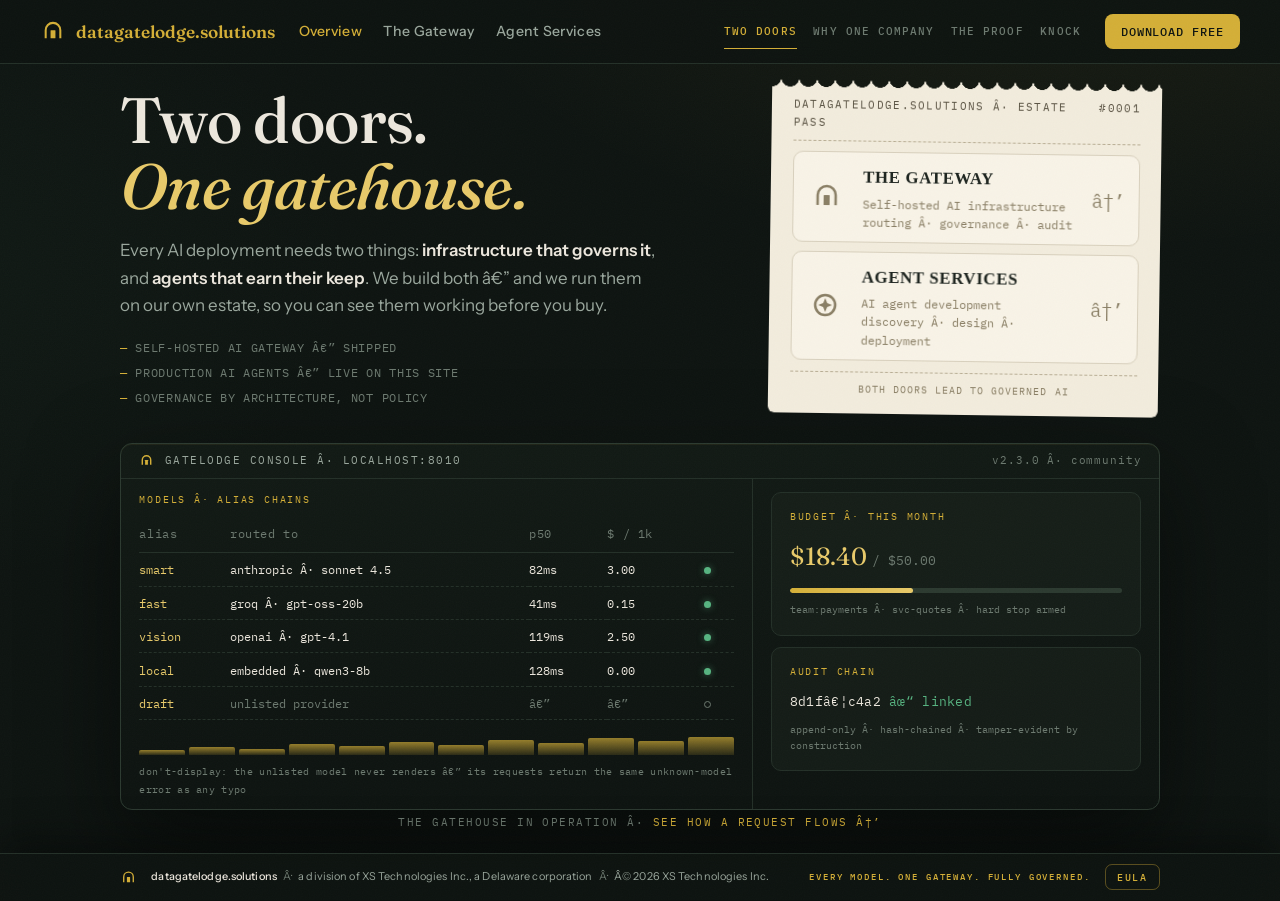
==== commit 81e6facd: "decision-capable chat agent + client provisioning live: triage detects ruling requests (decision fla" ====
--- a/sites/datagatelodge/index.html
+++ b/sites/datagatelodge/index.html
@@ -1,32 +1,32 @@
-<!DOCTYPE html>
+﻿<!DOCTYPE html>
 <html lang="en">
 <head>
 <meta charset="utf-8">
 <meta name="viewport" content="width=device-width, initial-scale=1">
-<meta name="description" content="DataGateLodge — AI infrastructure and agent development. One company, two capabilities: the gateway that governs your AI, and the team that builds agents on it.">
+<meta name="description" content="DataGateLodge â€” AI infrastructure and agent development. One company, two capabilities: the gateway that governs your AI, and the team that builds agents on it.">
 <meta name="theme-color" content="#0e1411">
 <meta property="og:type" content="website">
 <meta property="og:site_name" content="DataGateLodge">
-<meta property="og:title" content="DataGateLodge — Governed AI infrastructure and agent development">
+<meta property="og:title" content="DataGateLodge â€” Governed AI infrastructure and agent development">
 <meta property="og:description" content="The gateway that governs your AI, and the team that builds agents on it.">
 <meta property="og:url" content="https://datagatelodge.com/">
 <meta property="og:image" content="https://datagatelodge.com/og-image.png">
 <meta name="twitter:card" content="summary_large_image">
-<meta name="twitter:title" content="DataGateLodge — Governed AI infrastructure and agent development">
+<meta name="twitter:title" content="DataGateLodge â€” Governed AI infrastructure and agent development">
 <meta name="twitter:description" content="The gateway that governs your AI, and the team that builds agents on it.">
 <meta name="twitter:image" content="https://datagatelodge.com/og-image.png">
-<title>DataGateLodge — Governed AI, from the gate up</title>
+<title>DataGateLodge â€” Governed AI, from the gate up</title>
 <link rel="icon" href='data:image/svg+xml,<svg xmlns="http://www.w3.org/2000/svg" viewBox="0 0 64 64"><rect width="64" height="64" rx="14" fill="%230e1411"/><path d="M14 50 V30 A18 18 0 0 1 50 30 V50" fill="none" stroke="%23d4af37" stroke-width="4"/><rect x="26" y="30" width="12" height="20" rx="1" fill="%23d4af37"/></svg>'>
 <link rel="preconnect" href="https://fonts.googleapis.com">
 <link rel="preconnect" href="https://fonts.gstatic.com" crossorigin>
 <link href="https://fonts.googleapis.com/css2?family=Fraunces:opsz,wght@9..144,400;9..144,500;9..144,600&family=Instrument+Sans:wght@400;500;600&family=IBM+Plex+Mono:wght@400;500&display=swap" rel="stylesheet">
-<link rel="stylesheet" href="styles.css?v=20261014c">
+<link rel="stylesheet" href="styles.css?v=20261016">
 <script src="https://challenges.cloudflare.com/turnstile/v0/api.js" async defer></script>
 </head>
 <body>
 
 <nav class="nav" id="top">
-  <a class="brand" href="/" aria-label="datagatelodge.solutions — home">
+  <a class="brand" href="/" aria-label="datagatelodge.solutions â€” home">
     <svg class="brand-mark" viewBox="0 0 64 64" aria-hidden="true"><path d="M14 50 V30 A18 18 0 0 1 50 30 V50" fill="none" stroke="currentColor" stroke-width="5"/><rect x="26" y="30" width="12" height="20" rx="1" fill="currentColor"/></svg>
     <span>datagatelodge.solutions</span>
   </a>
@@ -35,7 +35,7 @@
     <a href="/gatelodge.html">The Gateway</a>
     <a href="/services.html">Agent Services</a>
   </div>
-  <div class="nav-pages" role="tablist" aria-label="Overview — pages">
+  <div class="nav-pages" role="tablist" aria-label="Overview â€” pages">
     <a href="#two-doors" role="tab" id="tab-two-doors" aria-controls="two-doors" aria-selected="true">Two Doors</a>
     <a href="#why" role="tab" id="tab-why" aria-controls="why" aria-selected="false">Why One Company</a>
     <a href="#proof" role="tab" id="tab-proof" aria-controls="proof" aria-selected="false">The Proof</a>
@@ -48,7 +48,7 @@
 
 <noscript><style>.tab-panel[hidden]{display:block}</style></noscript>
 
-<!-- ── Page 1 — Two Doors, One Gatehouse ─────────────────────────────── -->
+<!-- â”€â”€ Page 1 â€” Two Doors, One Gatehouse â”€â”€â”€â”€â”€â”€â”€â”€â”€â”€â”€â”€â”€â”€â”€â”€â”€â”€â”€â”€â”€â”€â”€â”€â”€â”€â”€â”€â”€â”€â”€ -->
 <section class="tab-panel" id="two-doors" role="tabpanel" aria-labelledby="tab-two-doors">
   <header class="hero hero-estate">
     <div class="arch" aria-hidden="true"></div>
@@ -56,17 +56,17 @@
       <div class="hero-copy">
         <h1>Two doors.<br><em>One gatehouse.</em></h1>
         <p class="lede">Every AI deployment needs two things: <strong>infrastructure that governs it</strong>, and
-          <strong>agents that earn their keep</strong>. We build both — and we run them
+          <strong>agents that earn their keep</strong>. We build both â€” and we run them
           on our own estate, so you can see them working before you buy.</p>
         <ul class="hero-facts mono">
-          <li>Self-hosted AI gateway — shipped</li>
-          <li>Production AI agents — live on this site</li>
+          <li>Self-hosted AI gateway â€” shipped</li>
+          <li>Production AI agents â€” live on this site</li>
           <li>Governance by architecture, not policy</li>
         </ul>
       </div>
       <aside class="estate-ticket" aria-label="DataGateLodge overview">
         <div class="ticket-head">
-          <span class="mono">DATAGATELODGE.SOLUTIONS · ESTATE PASS</span>
+          <span class="mono">DATAGATELODGE.SOLUTIONS Â· ESTATE PASS</span>
           <span class="mono">#0001</span>
         </div>
         <div class="estate-rows mono">
@@ -76,9 +76,9 @@
             </div>
             <div>
               <div class="estate-name">THE GATEWAY</div>
-              <div class="estate-desc">Self-hosted AI infrastructure<br>routing · governance · audit</div>
-            </div>
-            <div class="estate-arrow">→</div>
+              <div class="estate-desc">Self-hosted AI infrastructure<br>routing Â· governance Â· audit</div>
+            </div>
+            <div class="estate-arrow">â†’</div>
           </a>
           <a href="/services.html" class="estate-row">
             <div class="estate-icon">
@@ -86,9 +86,9 @@
             </div>
             <div>
               <div class="estate-name">AGENT SERVICES</div>
-              <div class="estate-desc">AI agent development<br>discovery · design · deployment</div>
-            </div>
-            <div class="estate-arrow">→</div>
+              <div class="estate-desc">AI agent development<br>discovery Â· design Â· deployment</div>
+            </div>
+            <div class="estate-arrow">â†’</div>
           </a>
         </div>
         <p class="ticket-foot mono">both doors lead to governed AI</p>
@@ -96,25 +96,25 @@
     </div>
   </header>
 
-  <!-- the gateway in operation — the product, live on this page -->
+  <!-- the gateway in operation â€” the product, live on this page -->
   <section class="console-band compact" aria-label="The Gatelodge console">
     <div class="console reveal">
       <div class="console-bar">
         <svg class="console-mark" viewBox="0 0 64 64" aria-hidden="true"><path d="M14 50 V30 A18 18 0 0 1 50 30 V50" fill="none" stroke="currentColor" stroke-width="6"/><rect x="26" y="30" width="12" height="20" rx="1" fill="currentColor"/></svg>
-        <span class="mono">gatelodge console · localhost:8010</span>
-        <span class="mono console-meta">v2.3.0 · community</span>
+        <span class="mono">gatelodge console Â· localhost:8010</span>
+        <span class="mono console-meta">v2.3.0 Â· community</span>
       </div>
       <div class="console-body">
         <div class="console-main">
-          <p class="console-label mono">models · alias chains</p>
+          <p class="console-label mono">models Â· alias chains</p>
           <table class="console-table mono">
             <thead><tr><th>alias</th><th>routed to</th><th>p50</th><th>$ / 1k</th><th></th></tr></thead>
             <tbody>
-              <tr><td>smart</td><td>anthropic · sonnet 4.5</td><td>82ms</td><td>3.00</td><td><span class="dot ok"></span></td></tr>
-              <tr><td>fast</td><td>groq · gpt-oss-20b</td><td>41ms</td><td>0.15</td><td><span class="dot ok"></span></td></tr>
-              <tr><td>vision</td><td>openai · gpt-4.1</td><td>119ms</td><td>2.50</td><td><span class="dot ok"></span></td></tr>
-              <tr><td>local</td><td>embedded · qwen3-8b</td><td>128ms</td><td>0.00</td><td><span class="dot ok"></span></td></tr>
-              <tr><td class="muted-alias">draft</td><td class="muted-alias">unlisted provider</td><td class="muted-alias">—</td><td class="muted-alias">—</td><td><span class="dot no"></span></td></tr>
+              <tr><td>smart</td><td>anthropic Â· sonnet 4.5</td><td>82ms</td><td>3.00</td><td><span class="dot ok"></span></td></tr>
+              <tr><td>fast</td><td>groq Â· gpt-oss-20b</td><td>41ms</td><td>0.15</td><td><span class="dot ok"></span></td></tr>
+              <tr><td>vision</td><td>openai Â· gpt-4.1</td><td>119ms</td><td>2.50</td><td><span class="dot ok"></span></td></tr>
+              <tr><td>local</td><td>embedded Â· qwen3-8b</td><td>128ms</td><td>0.00</td><td><span class="dot ok"></span></td></tr>
+              <tr><td class="muted-alias">draft</td><td class="muted-alias">unlisted provider</td><td class="muted-alias">â€”</td><td class="muted-alias">â€”</td><td><span class="dot no"></span></td></tr>
             </tbody>
           </table>
           <div class="console-spark" aria-hidden="true">
@@ -122,63 +122,63 @@
             <i style="--h:38%"></i><i style="--h:56%"></i><i style="--h:44%"></i><i style="--h:63%"></i>
             <i style="--h:52%"></i><i style="--h:71%"></i><i style="--h:60%"></i><i style="--h:78%"></i>
           </div>
-          <p class="console-foot mono">don't-display: the unlisted model never renders — its requests return the
+          <p class="console-foot mono">don't-display: the unlisted model never renders â€” its requests return the
             same unknown-model error as any typo</p>
         </div>
         <aside class="console-side">
           <div class="console-card">
-            <p class="console-label mono">budget · this month</p>
+            <p class="console-label mono">budget Â· this month</p>
             <p class="console-num">$18.40 <span>/ $50.00</span></p>
             <div class="console-meter"><i style="--w:37%"></i></div>
-            <p class="console-tiny mono">team:payments · svc-quotes · hard stop armed</p>
+            <p class="console-tiny mono">team:payments Â· svc-quotes Â· hard stop armed</p>
           </div>
           <div class="console-card">
             <p class="console-label mono">audit chain</p>
-            <p class="console-hash mono">8d1f…c4a2 <span class="ok">✓ linked</span></p>
-            <p class="console-tiny mono">append-only · hash-chained · tamper-evident by construction</p>
+            <p class="console-hash mono">8d1fâ€¦c4a2 <span class="ok">âœ“ linked</span></p>
+            <p class="console-tiny mono">append-only Â· hash-chained Â· tamper-evident by construction</p>
           </div>
         </aside>
       </div>
     </div>
-    <p class="console-caption mono">The gatehouse in operation · <a href="/gatelodge.html#how">see how a request flows →</a></p>
+    <p class="console-caption mono">The gatehouse in operation Â· <a href="/gatelodge.html#how">see how a request flows â†’</a></p>
   </section>
 </section>
 
-<!-- ── Page 2 — Why one company ────────────────────────────────────────── -->
+<!-- â”€â”€ Page 2 â€” Why one company â”€â”€â”€â”€â”€â”€â”€â”€â”€â”€â”€â”€â”€â”€â”€â”€â”€â”€â”€â”€â”€â”€â”€â”€â”€â”€â”€â”€â”€â”€â”€â”€â”€â”€â”€â”€â”€â”€â”€â”€â”€â”€ -->
 <section class="section tab-panel" id="why" role="tabpanel" aria-labelledby="tab-why" hidden>
-  <p class="section-label mono">◆ Why one company</p>
+  <p class="section-label mono">â—† Why one company</p>
   <h2>Infrastructure without agents is a gate<br><em>that nobody walks through.</em></h2>
   <p class="section-lede">Agents without governance are a door
-    that opens for anyone. You need both — and they need to be built
+    that opens for anyone. You need both â€” and they need to be built
     by people who understand the whole estate.</p>
 
   <div class="grid2">
     <article class="pillar reveal">
-      <p class="pillar-tag mono">The Gateway — Gatelodge</p>
+      <p class="pillar-tag mono">The Gateway â€” Gatelodge</p>
       <h3>The product</h3>
       <p>A single self-hosted binary that sits in front of every LLM your
         teams use. One OpenAI-compatible endpoint, with keys, budgets,
         and a tamper-evident audit trail your security team already demands.
         Cloud or on-prem, behind your perimeter.</p>
-      <p class="mono note" style="margin-top:.8rem"><a href="/gatelodge.html">enter the gateway →</a></p>
+      <p class="mono note" style="margin-top:.8rem"><a href="/gatelodge.html">enter the gateway â†’</a></p>
     </article>
     <article class="pillar reveal">
       <p class="pillar-tag mono">Agent Services</p>
       <h3>The practice</h3>
-      <p>We build custom AI agents on that same infrastructure — because
+      <p>We build custom AI agents on that same infrastructure â€” because
         we use it ourselves. The helpdesk agent answering questions on this
         site right now is our proof: built on our product, running through
         our gateway, with live budgets and a full audit chain.</p>
-      <p class="mono note" style="margin-top:.8rem"><a href="/services.html">see how we work →</a></p>
+      <p class="mono note" style="margin-top:.8rem"><a href="/services.html">see how we work â†’</a></p>
     </article>
   </div>
 </section>
 
-<!-- ── Page 3 — The proof ──────────────────────────────────────────────── -->
+<!-- â”€â”€ Page 3 â€” The proof â”€â”€â”€â”€â”€â”€â”€â”€â”€â”€â”€â”€â”€â”€â”€â”€â”€â”€â”€â”€â”€â”€â”€â”€â”€â”€â”€â”€â”€â”€â”€â”€â”€â”€â”€â”€â”€â”€â”€â”€â”€â”€â”€â”€â”€â”€â”€â”€ -->
 <section class="section section-alt tab-panel" id="proof" role="tabpanel" aria-labelledby="tab-proof" hidden>
-  <p class="section-label mono">◆ The proof is on this page</p>
+  <p class="section-label mono">â—† The proof is on this page</p>
   <h2>Don't take our word for it.<br><em>Ask the agent.</em></h2>
-  <p class="section-lede">The Gatekeeper — our production AI helpdesk agent — is live on this
+  <p class="section-lede">The Gatekeeper â€” our production AI helpdesk agent â€” is live on this
     site right now. Every question you ask it routes through Gatelodge:
     model routing, budget caps, and a hash-linked audit trail. Click the
     brass button at the bottom-right and see for yourself.</p>
@@ -190,9 +190,9 @@
   </div>
 </section>
 
-<!-- ── Page 4 — Knock ──────────────────────────────────────────────────── -->
+<!-- â”€â”€ Page 4 â€” Knock â”€â”€â”€â”€â”€â”€â”€â”€â”€â”€â”€â”€â”€â”€â”€â”€â”€â”€â”€â”€â”€â”€â”€â”€â”€â”€â”€â”€â”€â”€â”€â”€â”€â”€â”€â”€â”€â”€â”€â”€â”€â”€â”€â”€â”€â”€â”€â”€â”€â”€â”€â”€ -->
 <section class="section tab-panel" id="contact" role="tabpanel" aria-labelledby="tab-contact" hidden>
-  <p class="section-label mono">◆ Knock</p>
+  <p class="section-label mono">â—† Knock</p>
   <h2>The gate opens.</h2>
   <div class="contact-row">
     <a class="contact-card" href="mailto:support@datagatelodge.com">
@@ -201,7 +201,7 @@
     </a>
     <div class="contact-card">
       <p class="contact-tag mono">Chat</p>
-      <p class="contact-val">Click the brass button ↘</p>
+      <p class="contact-val">Click the brass button â†˜</p>
     </div>
   </div>
 </section>
@@ -211,7 +211,7 @@
 <footer class="dock" role="contentinfo">
   <div class="dock-inner">
     <svg class="dock-mark" viewBox="0 0 64 64" aria-hidden="true"><path d="M14 50 V30 A18 18 0 0 1 50 30 V50" fill="none" stroke="currentColor" stroke-width="5"/><rect x="26" y="30" width="12" height="20" rx="1" fill="currentColor"/></svg>
-    <p class="dock-legal"><strong>datagatelodge.solutions</strong><span class="sep">·</span>a division of XS Technologies Inc., a Delaware corporation<span class="sep">·</span>© 2026 XS Technologies Inc.</p>
+    <p class="dock-legal"><strong>datagatelodge.solutions</strong><span class="sep">Â·</span>a division of XS Technologies Inc., a Delaware corporation<span class="sep">Â·</span>Â© 2026 XS Technologies Inc.</p>
     <p class="dock-line">Every model. One gateway. Fully governed.</p>
     <button class="dock-eula" type="button" data-modal-open="eula-modal">EULA</button>
   </div>
@@ -221,20 +221,21 @@
   <div class="eula-frame">
     <div class="eula-head">
       <div>
-        <p class="eula-kicker">XS Technologies Inc. · DataGateLodge division</p>
+        <p class="eula-kicker">XS Technologies Inc. Â· DataGateLodge division</p>
         <p class="eula-title" id="eula-title">Software End-User License Agreement</p>
       </div>
-      <button class="eula-close" type="button" data-modal-close aria-label="Close agreement">✕</button>
+      <button class="eula-close" type="button" data-modal-close aria-label="Close agreement">âœ•</button>
     </div>
     <div class="eula-body" id="eula-body">
-      <p class="mono">Loading the agreement…</p>
-    </div>
-    <div class="eula-foot mono">Gatelodge · machine-code distribution ·
+      <p class="mono">Loading the agreementâ€¦</p>
+    </div>
+    <div class="eula-foot mono">Gatelodge Â· machine-code distribution Â·
       <a href="/eula.html">open as a page</a></div>
   </div>
 </dialog>
 
-<script src="site.js?v=20261014c"></script>
-<script src="chat.js?v=20261014c"></script>
+<script src="site.js?v=20261016"></script>
+<script src="chat.js?v=20261016"></script>
 </body>
 </html>
+
--- a/sites/datagatelodge/styles.css
+++ b/sites/datagatelodge/styles.css
@@ -1085,6 +1085,13 @@
   border: 1px solid var(--line-soft); color: var(--paper);
   border-bottom-left-radius: 3px;
 }
+.gk-src { margin-top: .5rem; padding-top: .42rem;
+  border-top: 1px dashed var(--line-soft);
+  font-family: var(--font-mono); font-size: .56rem; letter-spacing: .08em;
+  text-transform: uppercase; color: var(--faint); line-height: 1.6; }
+.gk-src a { color: var(--brass); text-decoration: none; }
+.gk-src a:hover { color: var(--brass-bright); text-decoration: underline; }
+.gk-dec { color: var(--brass); }
 .gk-turnstile { align-self: stretch; }
 
 .gk-input-row {
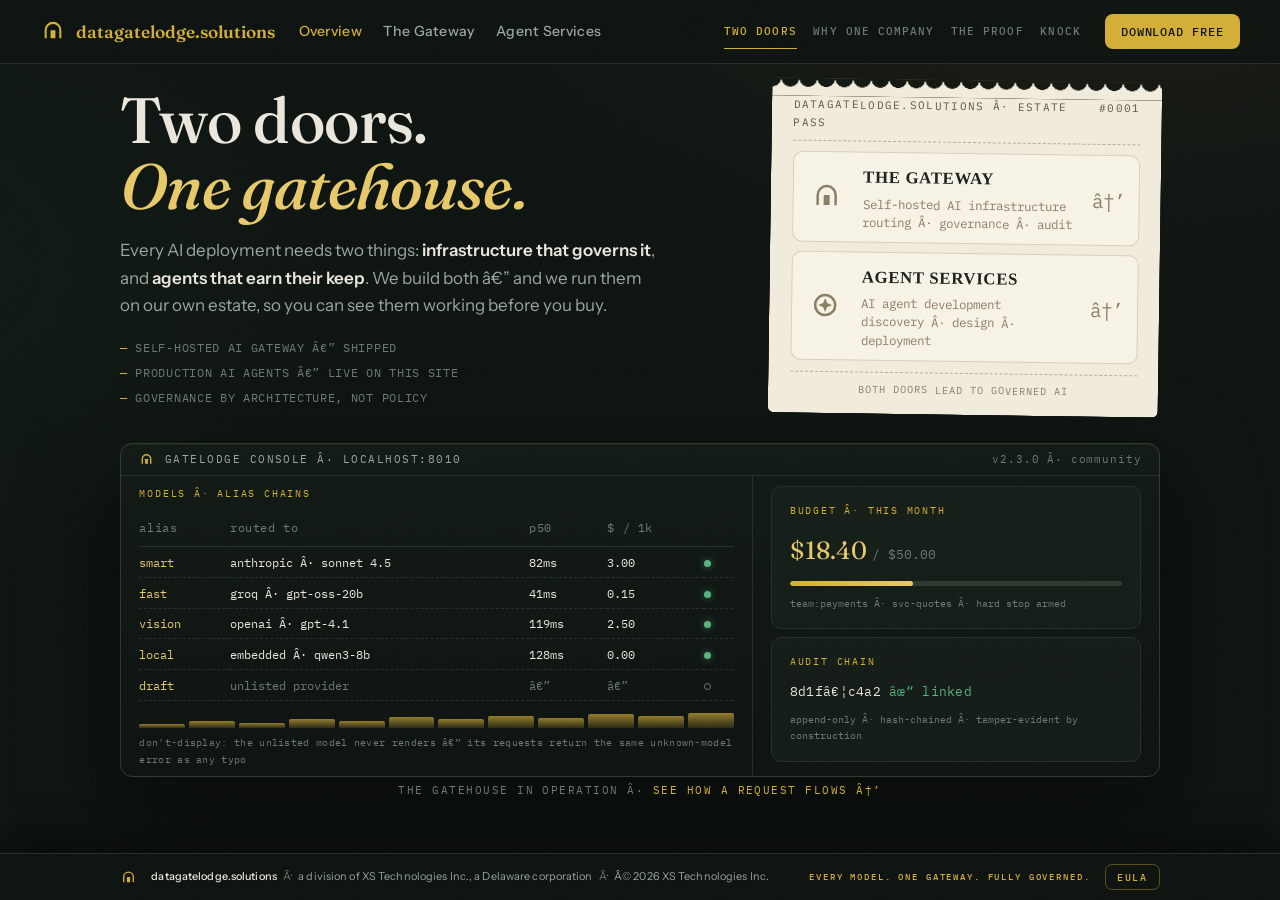
==== commit 5ea86dac: "site: proof before promises — new The Product page with real production screenshots (decision run vi" ====
--- a/sites/datagatelodge/index.html
+++ b/sites/datagatelodge/index.html
@@ -20,7 +20,7 @@
 <link rel="preconnect" href="https://fonts.googleapis.com">
 <link rel="preconnect" href="https://fonts.gstatic.com" crossorigin>
 <link href="https://fonts.googleapis.com/css2?family=Fraunces:opsz,wght@9..144,400;9..144,500;9..144,600&family=Instrument+Sans:wght@400;500;600&family=IBM+Plex+Mono:wght@400;500&display=swap" rel="stylesheet">
-<link rel="stylesheet" href="styles.css?v=20261016">
+<link rel="stylesheet" href="styles.css?v=20261017">
 <script src="https://challenges.cloudflare.com/turnstile/v0/api.js" async defer></script>
 </head>
 <body>
@@ -234,8 +234,9 @@
   </div>
 </dialog>
 
-<script src="site.js?v=20261016"></script>
-<script src="chat.js?v=20261016"></script>
+<script src="site.js?v=20261017"></script>
+<script src="chat.js?v=20261017"></script>
 </body>
 </html>
 
+
--- a/sites/datagatelodge/styles.css
+++ b/sites/datagatelodge/styles.css
@@ -266,7 +266,7 @@
 }
 .section h2 em { font-style: italic; color: var(--brass-bright); }
 
-.section-lede { color: var(--muted); font-size: 1rem; max-width: 42rem; margin-bottom: 1.3rem; }
+.section-lede { color: var(--muted); font-size: 1rem; max-width: 42rem; margin-bottom: .9rem; }
 
 /* ── ledger (the problem) ─────────────────────────────────────────────── */
 
@@ -294,15 +294,79 @@
 /* ── pillars (capabilities) ───────────────────────────────────────────── */
 
 .pillars {
-  display: grid; grid-template-columns: repeat(3, 1fr); gap: 1rem;
+  display: grid; grid-template-columns: repeat(3, 1fr); gap: .85rem;
   padding-bottom: .4rem;
 }
 @media (max-width: 980px) { .pillars { grid-template-columns: repeat(2, 1fr); } }
 @media (max-width: 640px) { .pillars { grid-template-columns: 1fr; } }
 
+/* personas — one line per stakeholder */
+.persona-row {
+  display: grid; grid-template-columns: repeat(4, 1fr); gap: .8rem;
+  margin: 0 0 .8rem;
+}
+@media (max-width: 980px) { .persona-row { grid-template-columns: repeat(2, 1fr); } }
+@media (max-width: 640px) { .persona-row { grid-template-columns: 1fr; } }
+.persona {
+  background: var(--surface); border: 1px solid var(--line-soft);
+  border-left: 2px solid var(--brass); border-radius: 8px;
+  padding: .5rem .7rem; font-size: .76rem; line-height: 1.45;
+  color: var(--paper);
+}
+.persona-for {
+  color: var(--brass); font-size: .58rem; letter-spacing: .16em;
+  text-transform: uppercase; margin-right: .45rem;
+}
+
+/* product screenshots */
+.shot-grid {
+  display: grid; grid-template-columns: repeat(3, 1fr); gap: 1.1rem;
+  margin-bottom: 1.5rem;
+}
+@media (max-width: 980px) { .shot-grid { grid-template-columns: 1fr; } }
+.shot {
+  margin: 0; background: var(--surface);
+  border: 1px solid var(--line-soft); border-radius: 12px;
+  overflow: hidden; display: flex; flex-direction: column;
+}
+.shot img {
+  display: block; width: 100%; height: auto;
+  border-bottom: 1px solid var(--line-soft);
+}
+.shot figcaption {
+  font-size: .76rem; line-height: 1.5; color: var(--muted);
+  padding: .7rem .85rem;
+}
+.shot figcaption strong { color: var(--paper); }
+
+/* product band — audit verification + agents teaser */
+.product-band {
+  display: grid; grid-template-columns: 1fr 1fr; gap: 1.1rem;
+}
+@media (max-width: 980px) { .product-band { grid-template-columns: 1fr; } }
+.product-note {
+  background: var(--surface); border: 1px solid var(--line-soft);
+  border-left: 3px solid var(--brass); border-radius: 10px;
+  padding: .95rem 1.05rem;
+}
+.product-note p { font-size: .84rem; line-height: 1.6; margin: 0; }
+.product-note .note-tag {
+  color: var(--brass); font-size: .6rem; letter-spacing: .16em;
+  text-transform: uppercase; margin-bottom: .5rem;
+}
+.product-note a { color: var(--brass); }
+
+/* download alternate CTAs */
+.download-alt {
+  display: flex; gap: 1.1rem; justify-content: center;
+  margin-top: 1rem; font-size: .68rem; letter-spacing: .06em;
+}
+.download-alt a { color: var(--brass); text-decoration: none; }
+.download-alt a:hover { text-decoration: underline; }
+
 .pillar {
   background: var(--surface); border: 1px solid var(--line-soft);
-  border-radius: var(--r); padding: 1.15rem 1.25rem 1.25rem;
+  border-radius: var(--r); padding: .85rem 1.05rem .95rem;
   transition: transform .22s ease, border-color .22s ease, box-shadow .22s ease;
 }
 .pillar:hover {
@@ -311,7 +375,7 @@
 }
 .pillar-tag {
   font-size: .68rem; letter-spacing: .18em; text-transform: uppercase;
-  color: var(--brass); margin-bottom: .7rem;
+  color: var(--brass); margin-bottom: .5rem;
 }
 .pillar h3 { font-family: var(--font-display); font-weight: 500; font-size: 1.22rem; margin-bottom: .5rem; }
 .pillar p { color: var(--muted); font-size: .85rem; }
@@ -908,11 +972,11 @@
 /* compact console — overview landing, where it sits under the estate
    pass and the whole page must fit one screen */
 .console-band.compact { padding-top: clamp(.25rem, 1.5vw, .75rem); }
-.console-band.compact .console-bar { padding: .55rem 1.1rem; }
-.console-band.compact .console-main { padding: .8rem 1.15rem .65rem; }
-.console-band.compact .console-side { padding: .8rem 1.15rem; gap: .7rem; }
-.console-band.compact .console-table td { padding: .38rem .6rem .38rem 0; }
-.console-band.compact .console-spark { height: 24px; margin: .7rem 0 .5rem; }
+.console-band.compact .console-bar { padding: .45rem 1.1rem; }
+.console-band.compact .console-main { padding: .6rem 1.15rem .45rem; }
+.console-band.compact .console-side { padding: .6rem 1.15rem; gap: .5rem; }
+.console-band.compact .console-table td { padding: .3rem .6rem .3rem 0; }
+.console-band.compact .console-spark { height: 20px; margin: .45rem 0 .35rem; }
 .console-band.compact .console-caption { margin-top: .3rem; }
 
 /* ── finish: grain, focus rings, ambient depth ─────────────────────────── */
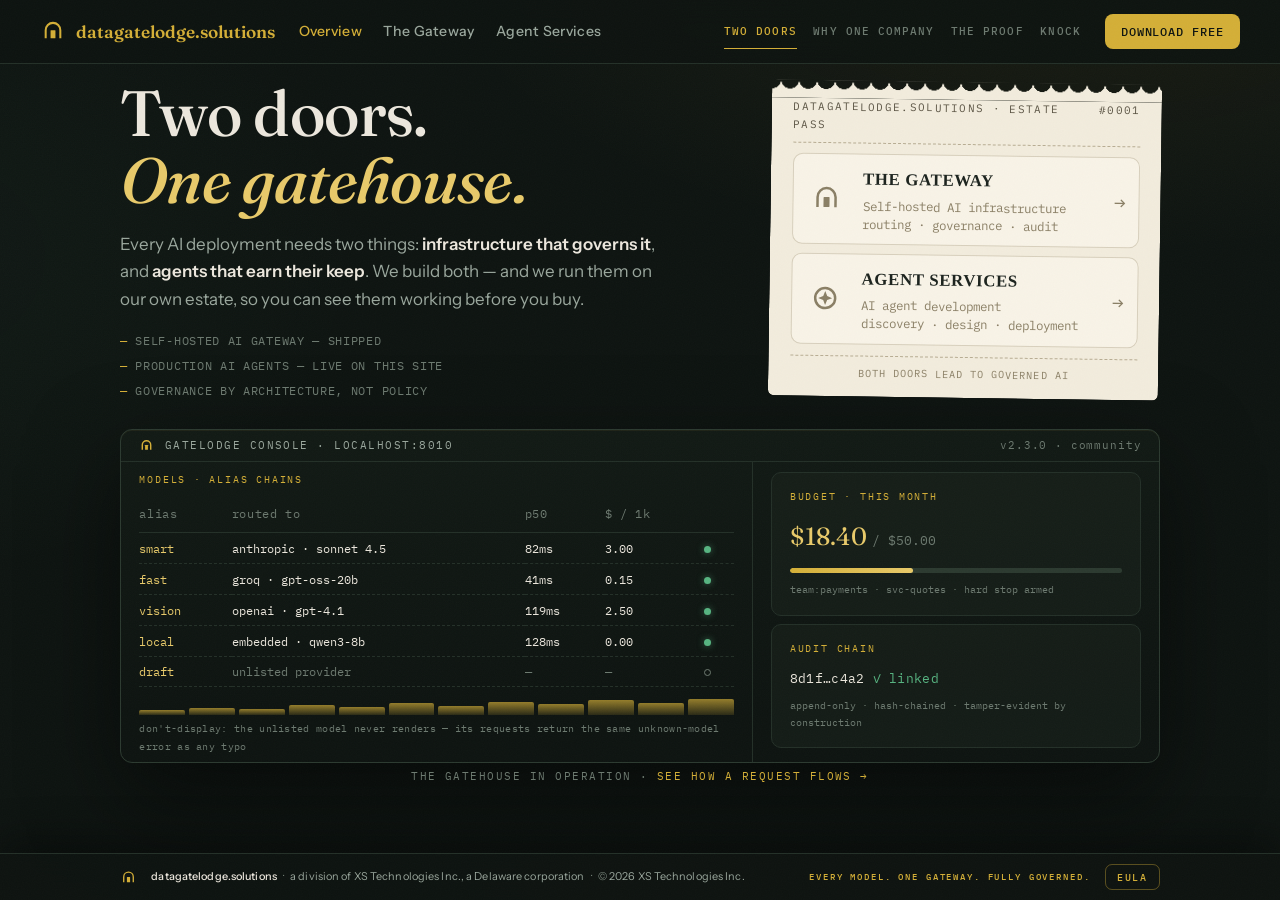
==== commit b1df35b6: "site: fix mojibake across all pages — the HTML files had cp1252-misdecoded UTF-8 since launch (em-da" ====
--- a/sites/datagatelodge/index.html
+++ b/sites/datagatelodge/index.html
@@ -3,19 +3,19 @@
 <head>
 <meta charset="utf-8">
 <meta name="viewport" content="width=device-width, initial-scale=1">
-<meta name="description" content="DataGateLodge â€” AI infrastructure and agent development. One company, two capabilities: the gateway that governs your AI, and the team that builds agents on it.">
+<meta name="description" content="DataGateLodge — AI infrastructure and agent development. One company, two capabilities: the gateway that governs your AI, and the team that builds agents on it.">
 <meta name="theme-color" content="#0e1411">
 <meta property="og:type" content="website">
 <meta property="og:site_name" content="DataGateLodge">
-<meta property="og:title" content="DataGateLodge â€” Governed AI infrastructure and agent development">
+<meta property="og:title" content="DataGateLodge — Governed AI infrastructure and agent development">
 <meta property="og:description" content="The gateway that governs your AI, and the team that builds agents on it.">
 <meta property="og:url" content="https://datagatelodge.com/">
 <meta property="og:image" content="https://datagatelodge.com/og-image.png">
 <meta name="twitter:card" content="summary_large_image">
-<meta name="twitter:title" content="DataGateLodge â€” Governed AI infrastructure and agent development">
+<meta name="twitter:title" content="DataGateLodge — Governed AI infrastructure and agent development">
 <meta name="twitter:description" content="The gateway that governs your AI, and the team that builds agents on it.">
 <meta name="twitter:image" content="https://datagatelodge.com/og-image.png">
-<title>DataGateLodge â€” Governed AI, from the gate up</title>
+<title>DataGateLodge — Governed AI, from the gate up</title>
 <link rel="icon" href='data:image/svg+xml,<svg xmlns="http://www.w3.org/2000/svg" viewBox="0 0 64 64"><rect width="64" height="64" rx="14" fill="%230e1411"/><path d="M14 50 V30 A18 18 0 0 1 50 30 V50" fill="none" stroke="%23d4af37" stroke-width="4"/><rect x="26" y="30" width="12" height="20" rx="1" fill="%23d4af37"/></svg>'>
 <link rel="preconnect" href="https://fonts.googleapis.com">
 <link rel="preconnect" href="https://fonts.gstatic.com" crossorigin>
@@ -26,7 +26,7 @@
 <body>
 
 <nav class="nav" id="top">
-  <a class="brand" href="/" aria-label="datagatelodge.solutions â€” home">
+  <a class="brand" href="/" aria-label="datagatelodge.solutions — home">
     <svg class="brand-mark" viewBox="0 0 64 64" aria-hidden="true"><path d="M14 50 V30 A18 18 0 0 1 50 30 V50" fill="none" stroke="currentColor" stroke-width="5"/><rect x="26" y="30" width="12" height="20" rx="1" fill="currentColor"/></svg>
     <span>datagatelodge.solutions</span>
   </a>
@@ -35,7 +35,7 @@
     <a href="/gatelodge.html">The Gateway</a>
     <a href="/services.html">Agent Services</a>
   </div>
-  <div class="nav-pages" role="tablist" aria-label="Overview â€” pages">
+  <div class="nav-pages" role="tablist" aria-label="Overview — pages">
     <a href="#two-doors" role="tab" id="tab-two-doors" aria-controls="two-doors" aria-selected="true">Two Doors</a>
     <a href="#why" role="tab" id="tab-why" aria-controls="why" aria-selected="false">Why One Company</a>
     <a href="#proof" role="tab" id="tab-proof" aria-controls="proof" aria-selected="false">The Proof</a>
@@ -48,7 +48,7 @@
 
 <noscript><style>.tab-panel[hidden]{display:block}</style></noscript>
 
-<!-- â”€â”€ Page 1 â€” Two Doors, One Gatehouse â”€â”€â”€â”€â”€â”€â”€â”€â”€â”€â”€â”€â”€â”€â”€â”€â”€â”€â”€â”€â”€â”€â”€â”€â”€â”€â”€â”€â”€â”€â”€ -->
+<!-- ── Page 1 — Two Doors, One Gatehouse ─────────────────────────────── -->
 <section class="tab-panel" id="two-doors" role="tabpanel" aria-labelledby="tab-two-doors">
   <header class="hero hero-estate">
     <div class="arch" aria-hidden="true"></div>
@@ -56,17 +56,17 @@
       <div class="hero-copy">
         <h1>Two doors.<br><em>One gatehouse.</em></h1>
         <p class="lede">Every AI deployment needs two things: <strong>infrastructure that governs it</strong>, and
-          <strong>agents that earn their keep</strong>. We build both â€” and we run them
+          <strong>agents that earn their keep</strong>. We build both — and we run them
           on our own estate, so you can see them working before you buy.</p>
         <ul class="hero-facts mono">
-          <li>Self-hosted AI gateway â€” shipped</li>
-          <li>Production AI agents â€” live on this site</li>
+          <li>Self-hosted AI gateway — shipped</li>
+          <li>Production AI agents — live on this site</li>
           <li>Governance by architecture, not policy</li>
         </ul>
       </div>
       <aside class="estate-ticket" aria-label="DataGateLodge overview">
         <div class="ticket-head">
-          <span class="mono">DATAGATELODGE.SOLUTIONS Â· ESTATE PASS</span>
+          <span class="mono">DATAGATELODGE.SOLUTIONS · ESTATE PASS</span>
           <span class="mono">#0001</span>
         </div>
         <div class="estate-rows mono">
@@ -76,9 +76,9 @@
             </div>
             <div>
               <div class="estate-name">THE GATEWAY</div>
-              <div class="estate-desc">Self-hosted AI infrastructure<br>routing Â· governance Â· audit</div>
-            </div>
-            <div class="estate-arrow">â†’</div>
+              <div class="estate-desc">Self-hosted AI infrastructure<br>routing · governance · audit</div>
+            </div>
+            <div class="estate-arrow">→</div>
           </a>
           <a href="/services.html" class="estate-row">
             <div class="estate-icon">
@@ -86,9 +86,9 @@
             </div>
             <div>
               <div class="estate-name">AGENT SERVICES</div>
-              <div class="estate-desc">AI agent development<br>discovery Â· design Â· deployment</div>
-            </div>
-            <div class="estate-arrow">â†’</div>
+              <div class="estate-desc">AI agent development<br>discovery · design · deployment</div>
+            </div>
+            <div class="estate-arrow">→</div>
           </a>
         </div>
         <p class="ticket-foot mono">both doors lead to governed AI</p>
@@ -96,25 +96,25 @@
     </div>
   </header>
 
-  <!-- the gateway in operation â€” the product, live on this page -->
+  <!-- the gateway in operation — the product, live on this page -->
   <section class="console-band compact" aria-label="The Gatelodge console">
     <div class="console reveal">
       <div class="console-bar">
         <svg class="console-mark" viewBox="0 0 64 64" aria-hidden="true"><path d="M14 50 V30 A18 18 0 0 1 50 30 V50" fill="none" stroke="currentColor" stroke-width="6"/><rect x="26" y="30" width="12" height="20" rx="1" fill="currentColor"/></svg>
-        <span class="mono">gatelodge console Â· localhost:8010</span>
-        <span class="mono console-meta">v2.3.0 Â· community</span>
+        <span class="mono">gatelodge console · localhost:8010</span>
+        <span class="mono console-meta">v2.3.0 · community</span>
       </div>
       <div class="console-body">
         <div class="console-main">
-          <p class="console-label mono">models Â· alias chains</p>
+          <p class="console-label mono">models · alias chains</p>
           <table class="console-table mono">
             <thead><tr><th>alias</th><th>routed to</th><th>p50</th><th>$ / 1k</th><th></th></tr></thead>
             <tbody>
-              <tr><td>smart</td><td>anthropic Â· sonnet 4.5</td><td>82ms</td><td>3.00</td><td><span class="dot ok"></span></td></tr>
-              <tr><td>fast</td><td>groq Â· gpt-oss-20b</td><td>41ms</td><td>0.15</td><td><span class="dot ok"></span></td></tr>
-              <tr><td>vision</td><td>openai Â· gpt-4.1</td><td>119ms</td><td>2.50</td><td><span class="dot ok"></span></td></tr>
-              <tr><td>local</td><td>embedded Â· qwen3-8b</td><td>128ms</td><td>0.00</td><td><span class="dot ok"></span></td></tr>
-              <tr><td class="muted-alias">draft</td><td class="muted-alias">unlisted provider</td><td class="muted-alias">â€”</td><td class="muted-alias">â€”</td><td><span class="dot no"></span></td></tr>
+              <tr><td>smart</td><td>anthropic · sonnet 4.5</td><td>82ms</td><td>3.00</td><td><span class="dot ok"></span></td></tr>
+              <tr><td>fast</td><td>groq · gpt-oss-20b</td><td>41ms</td><td>0.15</td><td><span class="dot ok"></span></td></tr>
+              <tr><td>vision</td><td>openai · gpt-4.1</td><td>119ms</td><td>2.50</td><td><span class="dot ok"></span></td></tr>
+              <tr><td>local</td><td>embedded · qwen3-8b</td><td>128ms</td><td>0.00</td><td><span class="dot ok"></span></td></tr>
+              <tr><td class="muted-alias">draft</td><td class="muted-alias">unlisted provider</td><td class="muted-alias">—</td><td class="muted-alias">—</td><td><span class="dot no"></span></td></tr>
             </tbody>
           </table>
           <div class="console-spark" aria-hidden="true">
@@ -122,63 +122,63 @@
             <i style="--h:38%"></i><i style="--h:56%"></i><i style="--h:44%"></i><i style="--h:63%"></i>
             <i style="--h:52%"></i><i style="--h:71%"></i><i style="--h:60%"></i><i style="--h:78%"></i>
           </div>
-          <p class="console-foot mono">don't-display: the unlisted model never renders â€” its requests return the
+          <p class="console-foot mono">don't-display: the unlisted model never renders — its requests return the
             same unknown-model error as any typo</p>
         </div>
         <aside class="console-side">
           <div class="console-card">
-            <p class="console-label mono">budget Â· this month</p>
+            <p class="console-label mono">budget · this month</p>
             <p class="console-num">$18.40 <span>/ $50.00</span></p>
             <div class="console-meter"><i style="--w:37%"></i></div>
-            <p class="console-tiny mono">team:payments Â· svc-quotes Â· hard stop armed</p>
+            <p class="console-tiny mono">team:payments · svc-quotes · hard stop armed</p>
           </div>
           <div class="console-card">
             <p class="console-label mono">audit chain</p>
-            <p class="console-hash mono">8d1fâ€¦c4a2 <span class="ok">âœ“ linked</span></p>
-            <p class="console-tiny mono">append-only Â· hash-chained Â· tamper-evident by construction</p>
+            <p class="console-hash mono">8d1f…c4a2 <span class="ok">✓ linked</span></p>
+            <p class="console-tiny mono">append-only · hash-chained · tamper-evident by construction</p>
           </div>
         </aside>
       </div>
     </div>
-    <p class="console-caption mono">The gatehouse in operation Â· <a href="/gatelodge.html#how">see how a request flows â†’</a></p>
+    <p class="console-caption mono">The gatehouse in operation · <a href="/gatelodge.html#how">see how a request flows →</a></p>
   </section>
 </section>
 
-<!-- â”€â”€ Page 2 â€” Why one company â”€â”€â”€â”€â”€â”€â”€â”€â”€â”€â”€â”€â”€â”€â”€â”€â”€â”€â”€â”€â”€â”€â”€â”€â”€â”€â”€â”€â”€â”€â”€â”€â”€â”€â”€â”€â”€â”€â”€â”€â”€â”€ -->
+<!-- ── Page 2 — Why one company ────────────────────────────────────────── -->
 <section class="section tab-panel" id="why" role="tabpanel" aria-labelledby="tab-why" hidden>
-  <p class="section-label mono">â—† Why one company</p>
+  <p class="section-label mono">◆ Why one company</p>
   <h2>Infrastructure without agents is a gate<br><em>that nobody walks through.</em></h2>
   <p class="section-lede">Agents without governance are a door
-    that opens for anyone. You need both â€” and they need to be built
+    that opens for anyone. You need both — and they need to be built
     by people who understand the whole estate.</p>
 
   <div class="grid2">
     <article class="pillar reveal">
-      <p class="pillar-tag mono">The Gateway â€” Gatelodge</p>
+      <p class="pillar-tag mono">The Gateway — Gatelodge</p>
       <h3>The product</h3>
       <p>A single self-hosted binary that sits in front of every LLM your
         teams use. One OpenAI-compatible endpoint, with keys, budgets,
         and a tamper-evident audit trail your security team already demands.
         Cloud or on-prem, behind your perimeter.</p>
-      <p class="mono note" style="margin-top:.8rem"><a href="/gatelodge.html">enter the gateway â†’</a></p>
+      <p class="mono note" style="margin-top:.8rem"><a href="/gatelodge.html">enter the gateway →</a></p>
     </article>
     <article class="pillar reveal">
       <p class="pillar-tag mono">Agent Services</p>
       <h3>The practice</h3>
-      <p>We build custom AI agents on that same infrastructure â€” because
+      <p>We build custom AI agents on that same infrastructure — because
         we use it ourselves. The helpdesk agent answering questions on this
         site right now is our proof: built on our product, running through
         our gateway, with live budgets and a full audit chain.</p>
-      <p class="mono note" style="margin-top:.8rem"><a href="/services.html">see how we work â†’</a></p>
+      <p class="mono note" style="margin-top:.8rem"><a href="/services.html">see how we work →</a></p>
     </article>
   </div>
 </section>
 
-<!-- â”€â”€ Page 3 â€” The proof â”€â”€â”€â”€â”€â”€â”€â”€â”€â”€â”€â”€â”€â”€â”€â”€â”€â”€â”€â”€â”€â”€â”€â”€â”€â”€â”€â”€â”€â”€â”€â”€â”€â”€â”€â”€â”€â”€â”€â”€â”€â”€â”€â”€â”€â”€â”€â”€ -->
+<!-- ── Page 3 — The proof ──────────────────────────────────────────────── -->
 <section class="section section-alt tab-panel" id="proof" role="tabpanel" aria-labelledby="tab-proof" hidden>
-  <p class="section-label mono">â—† The proof is on this page</p>
+  <p class="section-label mono">◆ The proof is on this page</p>
   <h2>Don't take our word for it.<br><em>Ask the agent.</em></h2>
-  <p class="section-lede">The Gatekeeper â€” our production AI helpdesk agent â€” is live on this
+  <p class="section-lede">The Gatekeeper — our production AI helpdesk agent — is live on this
     site right now. Every question you ask it routes through Gatelodge:
     model routing, budget caps, and a hash-linked audit trail. Click the
     brass button at the bottom-right and see for yourself.</p>
@@ -190,9 +190,9 @@
   </div>
 </section>
 
-<!-- â”€â”€ Page 4 â€” Knock â”€â”€â”€â”€â”€â”€â”€â”€â”€â”€â”€â”€â”€â”€â”€â”€â”€â”€â”€â”€â”€â”€â”€â”€â”€â”€â”€â”€â”€â”€â”€â”€â”€â”€â”€â”€â”€â”€â”€â”€â”€â”€â”€â”€â”€â”€â”€â”€â”€â”€â”€â”€ -->
+<!-- ── Page 4 — Knock ──────────────────────────────────────────────────── -->
 <section class="section tab-panel" id="contact" role="tabpanel" aria-labelledby="tab-contact" hidden>
-  <p class="section-label mono">â—† Knock</p>
+  <p class="section-label mono">◆ Knock</p>
   <h2>The gate opens.</h2>
   <div class="contact-row">
     <a class="contact-card" href="mailto:support@datagatelodge.com">
@@ -201,7 +201,7 @@
     </a>
     <div class="contact-card">
       <p class="contact-tag mono">Chat</p>
-      <p class="contact-val">Click the brass button â†˜</p>
+      <p class="contact-val">Click the brass button ↘</p>
     </div>
   </div>
 </section>
@@ -211,7 +211,7 @@
 <footer class="dock" role="contentinfo">
   <div class="dock-inner">
     <svg class="dock-mark" viewBox="0 0 64 64" aria-hidden="true"><path d="M14 50 V30 A18 18 0 0 1 50 30 V50" fill="none" stroke="currentColor" stroke-width="5"/><rect x="26" y="30" width="12" height="20" rx="1" fill="currentColor"/></svg>
-    <p class="dock-legal"><strong>datagatelodge.solutions</strong><span class="sep">Â·</span>a division of XS Technologies Inc., a Delaware corporation<span class="sep">Â·</span>Â© 2026 XS Technologies Inc.</p>
+    <p class="dock-legal"><strong>datagatelodge.solutions</strong><span class="sep">·</span>a division of XS Technologies Inc., a Delaware corporation<span class="sep">·</span>© 2026 XS Technologies Inc.</p>
     <p class="dock-line">Every model. One gateway. Fully governed.</p>
     <button class="dock-eula" type="button" data-modal-open="eula-modal">EULA</button>
   </div>
@@ -221,15 +221,15 @@
   <div class="eula-frame">
     <div class="eula-head">
       <div>
-        <p class="eula-kicker">XS Technologies Inc. Â· DataGateLodge division</p>
+        <p class="eula-kicker">XS Technologies Inc. · DataGateLodge division</p>
         <p class="eula-title" id="eula-title">Software End-User License Agreement</p>
       </div>
-      <button class="eula-close" type="button" data-modal-close aria-label="Close agreement">âœ•</button>
+      <button class="eula-close" type="button" data-modal-close aria-label="Close agreement">✕</button>
     </div>
     <div class="eula-body" id="eula-body">
-      <p class="mono">Loading the agreementâ€¦</p>
-    </div>
-    <div class="eula-foot mono">Gatelodge Â· machine-code distribution Â·
+      <p class="mono">Loading the agreement…</p>
+    </div>
+    <div class="eula-foot mono">Gatelodge · machine-code distribution ·
       <a href="/eula.html">open as a page</a></div>
   </div>
 </dialog>
